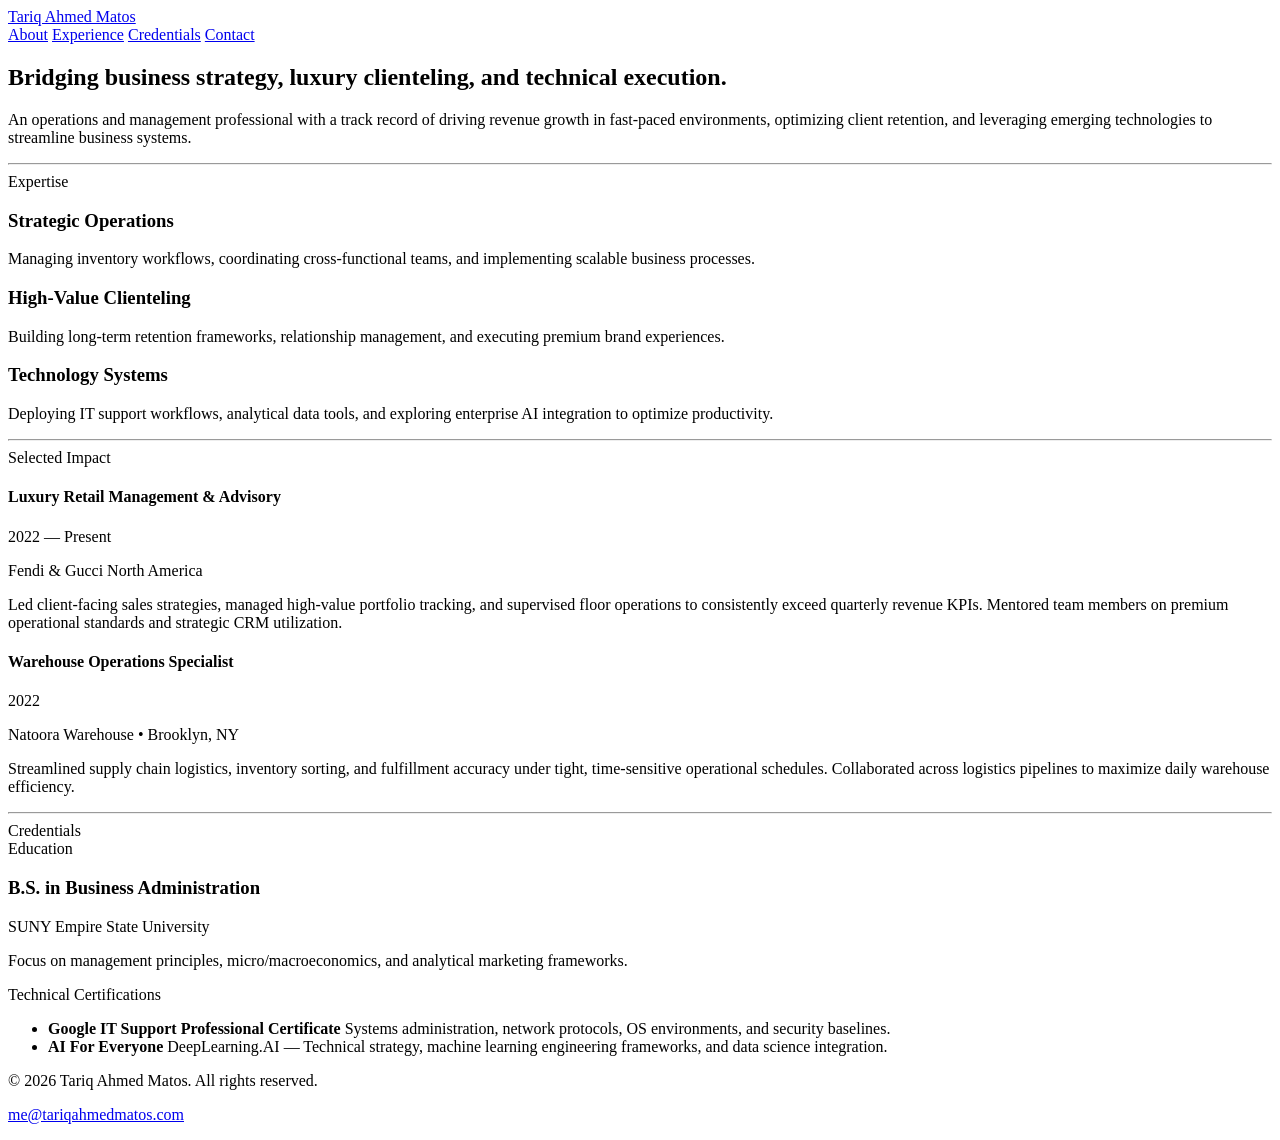
==== index.html @ 25fb0a1b "Rename index.html.html to index.html" ====
<!DOCTYPE html>
<html lang="en">
<head>
    <meta charset="UTF-8">
    <meta name="viewport" content="width=device-width, initial-scale=1.0">
    <title>Tariq Ahmed Matos | Professional Portfolio</title>
    <link rel="stylesheet" href="styles.css">
    <!-- Google Fonts for a clean, premium typographic feel -->
    <link rel="preconnect" href="https://fonts.googleapis.com">
    <link rel="preconnect" href="https://fonts.gstatic.com" crossorigin>
    <link href="https://fonts.googleapis.com/css2?family=Inter:wght@300;400;500;600&display=swap" rel="stylesheet">
</head>
<body>

    <!-- Navigation Header -->
    <header class="navbar">
        <div class="nav-container">
            <a href="#" class="logo">Tariq Ahmed Matos</a>
            <nav class="nav-links">
                <a href="#about">About</a>
                <a href="#experience">Experience</a>
                <a href="#credentials">Credentials</a>
                <a href="mailto:me@tariqahmedmatos.com" class="btn-contact">Contact</a>
            </nav>
        </div>
    </header>

    <main class="content-wrapper">
        
        <!-- Hero Section -->
        <section id="about" class="hero-section">
            <h1 class="hero-title">Bridging business strategy, luxury clienteling, and technical execution.</h1>
            <p class="hero-subtitle">
                An operations and management professional with a track record of driving revenue growth in fast-paced environments, optimizing client retention, and leveraging emerging technologies to streamline business systems.
            </p>
        </section>

        <hr class="divider">

        <!-- Core Competencies Grid -->
        <section class="grid-section">
            <div class="section-label">Expertise</div>
            <div class="skills-grid">
                <div class="skill-card">
                    <h3>Strategic Operations</h3>
                    <p>Managing inventory workflows, coordinating cross-functional teams, and implementing scalable business processes.</p>
                </div>
                <div class="skill-card">
                    <h3>High-Value Clienteling</h3>
                    <p>Building long-term retention frameworks, relationship management, and executing premium brand experiences.</p>
                </div>
                <div class="skill-card">
                    <h3>Technology Systems</h3>
                    <p>Deploying IT support workflows, analytical data tools, and exploring enterprise AI integration to optimize productivity.</p>
                </div>
            </div>
        </section>

        <hr class="divider">

        <!-- Professional Experience Section -->
        <section id="experience" class="timeline-section">
            <div class="section-label">Selected Impact</div>
            <div class="timeline-container">
                
                <div class="timeline-item">
                    <div class="time-meta">
                        <h4>Luxury Retail Management & Advisory</h4>
                        <span class="date-range">2022 — Present</span>
                    </div>
                    <div class="time-content">
                        <p class="role-location">Fendi & Gucci North America</p>
                        <p>Led client-facing sales strategies, managed high-value portfolio tracking, and supervised floor operations to consistently exceed quarterly revenue KPIs. Mentored team members on premium operational standards and strategic CRM utilization.</p>
                    </div>
                </div>

                <div class="timeline-item">
                    <div class="time-meta">
                        <h4>Warehouse Operations Specialist</h4>
                        <span class="date-range">2022</span>
                    </div>
                    <div class="time-content">
                        <p class="role-location">Natoora Warehouse • Brooklyn, NY</p>
                        <p>Streamlined supply chain logistics, inventory sorting, and fulfillment accuracy under tight, time-sensitive operational schedules. Collaborated across logistics pipelines to maximize daily warehouse efficiency.</p>
                    </div>
                </div>

            </div>
        </section>

        <hr class="divider">

        <!-- Education & Certifications Section -->
        <section id="credentials" class="grid-section">
            <div class="section-label">Credentials</div>
            <div class="credentials-container">
                <div class="cred-block">
                    <span class="cred-type">Education</span>
                    <h3>B.S. in Business Administration</h3>
                    <p class="institution">SUNY Empire State University</p>
                    <p class="academic-meta">Focus on management principles, micro/macroeconomics, and analytical marketing frameworks.</p>
                </div>
                <div class="cred-block">
                    <span class="cred-type">Technical Certifications</span>
                    <ul class="cert-list">
                        <li>
                            <strong>Google IT Support Professional Certificate</strong>
                            <span>Systems administration, network protocols, OS environments, and security baselines.</span>
                        </li>
                        <li>
                            <strong>AI For Everyone</strong>
                            <span>DeepLearning.AI — Technical strategy, machine learning engineering frameworks, and data science integration.</span>
                        </li>
                    </ul>
                </div>
            </div>
        </section>

    </main>

    <!-- Footer -->
    <footer class="site-footer">
        <p>&copy; 2026 Tariq Ahmed Matos. All rights reserved.</p>
        <p><a href="mailto:me@tariqahmedmatos.com" class="footer-email">me@tariqahmedmatos.com</a></p>
    </footer>

</body>
</html>
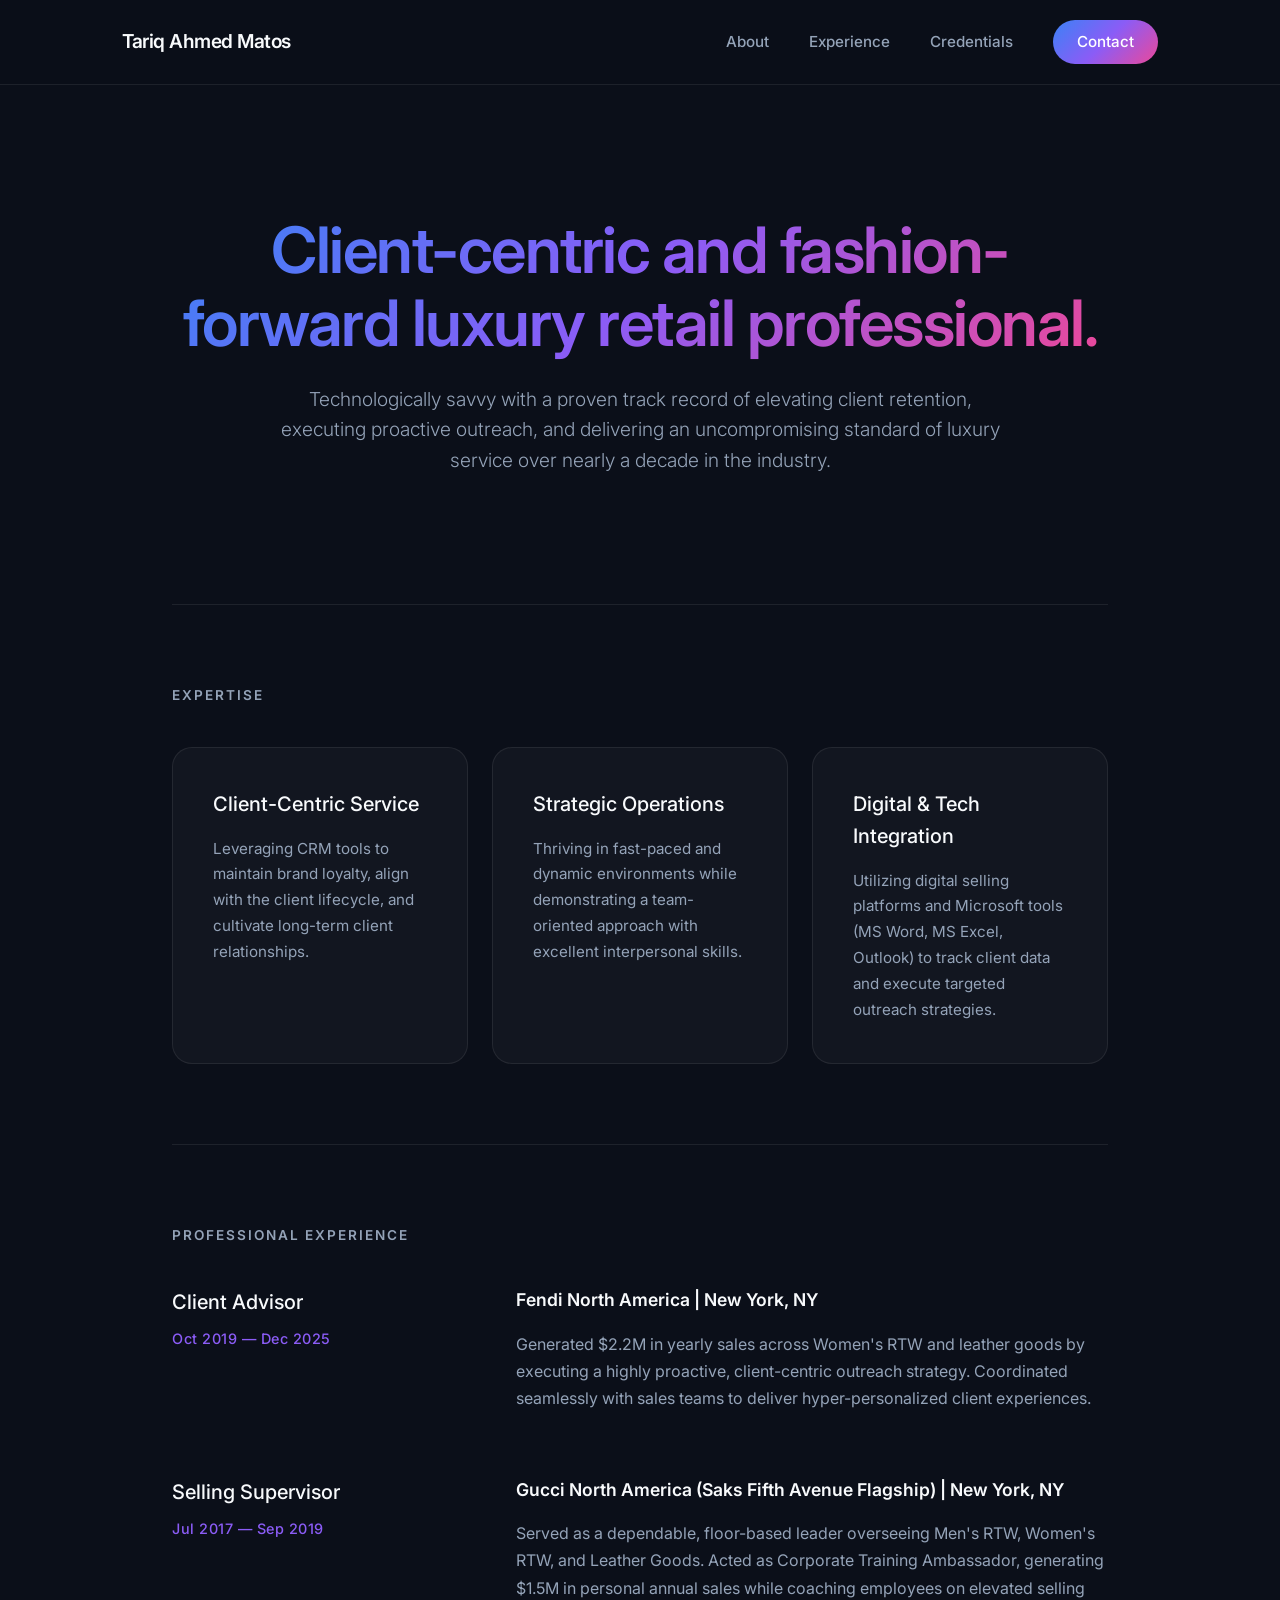
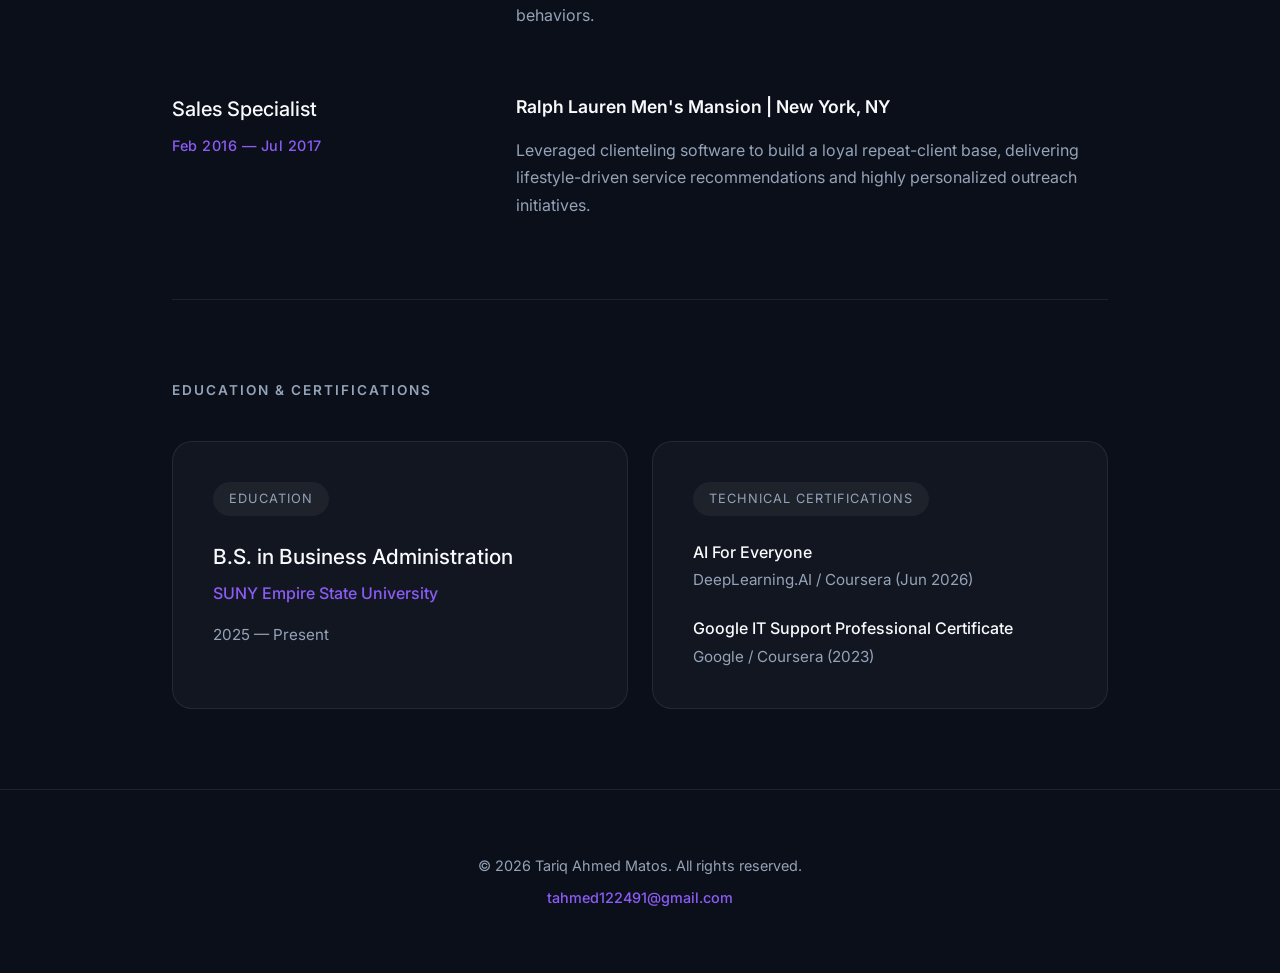
==== commit 673ebfab: "Update index.html" ====
--- a/index.html
+++ b/index.html
@@ -20,7 +20,7 @@
                 <a href="#about">About</a>
                 <a href="#experience">Experience</a>
                 <a href="#credentials">Credentials</a>
-                <a href="mailto:me@tariqahmedmatos.com" class="btn-contact">Contact</a>
+                <a href="mailto:tahmed122491@gmail.com" class="btn-contact">Contact</a>
             </nav>
         </div>
     </header>
@@ -29,9 +29,9 @@
         
         <!-- Hero Section -->
         <section id="about" class="hero-section">
-            <h1 class="hero-title">Bridging business strategy, luxury clienteling, and technical execution.</h1>
+            <h1 class="hero-title">Client-centric and fashion-forward luxury retail professional.</h1>
             <p class="hero-subtitle">
-                An operations and management professional with a track record of driving revenue growth in fast-paced environments, optimizing client retention, and leveraging emerging technologies to streamline business systems.
+                Technologically savvy with a proven track record of elevating client retention, executing proactive outreach, and delivering an uncompromising standard of luxury service over nearly a decade in the industry.
             </p>
         </section>
 
@@ -42,16 +42,16 @@
             <div class="section-label">Expertise</div>
             <div class="skills-grid">
                 <div class="skill-card">
-                    <h3>Strategic Operations</h3>
-                    <p>Managing inventory workflows, coordinating cross-functional teams, and implementing scalable business processes.</p>
+                    <h3>Client-Centric Service</h3>
+                    <p>Leveraging CRM tools to maintain brand loyalty, align with the client lifecycle, and cultivate long-term client relationships.</p>
                 </div>
                 <div class="skill-card">
-                    <h3>High-Value Clienteling</h3>
-                    <p>Building long-term retention frameworks, relationship management, and executing premium brand experiences.</p>
+                    <h3>Strategic Operations</h3>
+                    <p>Thriving in fast-paced and dynamic environments while demonstrating a team-oriented approach with excellent interpersonal skills.</p>
                 </div>
                 <div class="skill-card">
-                    <h3>Technology Systems</h3>
-                    <p>Deploying IT support workflows, analytical data tools, and exploring enterprise AI integration to optimize productivity.</p>
+                    <h3>Digital & Tech Integration</h3>
+                    <p>Utilizing digital selling platforms and Microsoft tools (MS Word, MS Excel, Outlook) to track client data and execute targeted outreach strategies.</p>
                 </div>
             </div>
         </section>
@@ -60,28 +60,39 @@
 
         <!-- Professional Experience Section -->
         <section id="experience" class="timeline-section">
-            <div class="section-label">Selected Impact</div>
+            <div class="section-label">Professional Experience</div>
             <div class="timeline-container">
                 
                 <div class="timeline-item">
                     <div class="time-meta">
-                        <h4>Luxury Retail Management & Advisory</h4>
-                        <span class="date-range">2022 — Present</span>
+                        <h4>Client Advisor</h4>
+                        <span class="date-range">Oct 2019 — Dec 2025</span>
                     </div>
                     <div class="time-content">
-                        <p class="role-location">Fendi & Gucci North America</p>
-                        <p>Led client-facing sales strategies, managed high-value portfolio tracking, and supervised floor operations to consistently exceed quarterly revenue KPIs. Mentored team members on premium operational standards and strategic CRM utilization.</p>
+                        <p class="role-location">Fendi North America | New York, NY</p>
+                        <p>Generated $2.2M in yearly sales across Women's RTW and leather goods by executing a highly proactive, client-centric outreach strategy. Coordinated seamlessly with sales teams to deliver hyper-personalized client experiences.</p>
                     </div>
                 </div>
 
                 <div class="timeline-item">
                     <div class="time-meta">
-                        <h4>Warehouse Operations Specialist</h4>
-                        <span class="date-range">2022</span>
+                        <h4>Selling Supervisor</h4>
+                        <span class="date-range">Jul 2017 — Sep 2019</span>
                     </div>
                     <div class="time-content">
-                        <p class="role-location">Natoora Warehouse • Brooklyn, NY</p>
-                        <p>Streamlined supply chain logistics, inventory sorting, and fulfillment accuracy under tight, time-sensitive operational schedules. Collaborated across logistics pipelines to maximize daily warehouse efficiency.</p>
+                        <p class="role-location">Gucci North America (Saks Fifth Avenue Flagship) | New York, NY</p>
+                        <p>Served as a dependable, floor-based leader overseeing Men's RTW, Women's RTW, and Leather Goods. Acted as Corporate Training Ambassador, generating $1.5M in personal annual sales while coaching employees on elevated selling behaviors.</p>
+                    </div>
+                </div>
+
+                <div class="timeline-item">
+                    <div class="time-meta">
+                        <h4>Sales Specialist</h4>
+                        <span class="date-range">Feb 2016 — Jul 2017</span>
+                    </div>
+                    <div class="time-content">
+                        <p class="role-location">Ralph Lauren Men's Mansion | New York, NY</p>
+                        <p>Leveraged clienteling software to build a loyal repeat-client base, delivering lifestyle-driven service recommendations and highly personalized outreach initiatives.</p>
                     </div>
                 </div>
 
@@ -92,24 +103,24 @@
 
         <!-- Education & Certifications Section -->
         <section id="credentials" class="grid-section">
-            <div class="section-label">Credentials</div>
+            <div class="section-label">Education & Certifications</div>
             <div class="credentials-container">
                 <div class="cred-block">
                     <span class="cred-type">Education</span>
                     <h3>B.S. in Business Administration</h3>
                     <p class="institution">SUNY Empire State University</p>
-                    <p class="academic-meta">Focus on management principles, micro/macroeconomics, and analytical marketing frameworks.</p>
+                    <p class="academic-meta">2025 — Present</p>
                 </div>
                 <div class="cred-block">
                     <span class="cred-type">Technical Certifications</span>
                     <ul class="cert-list">
                         <li>
-                            <strong>Google IT Support Professional Certificate</strong>
-                            <span>Systems administration, network protocols, OS environments, and security baselines.</span>
+                            <strong>AI For Everyone</strong>
+                            <span>DeepLearning.AI / Coursera (Jun 2026)</span>
                         </li>
                         <li>
-                            <strong>AI For Everyone</strong>
-                            <span>DeepLearning.AI — Technical strategy, machine learning engineering frameworks, and data science integration.</span>
+                            <strong>Google IT Support Professional Certificate</strong>
+                            <span>Google / Coursera (2023)</span>
                         </li>
                     </ul>
                 </div>
@@ -121,7 +132,7 @@
     <!-- Footer -->
     <footer class="site-footer">
         <p>&copy; 2026 Tariq Ahmed Matos. All rights reserved.</p>
-        <p><a href="mailto:me@tariqahmedmatos.com" class="footer-email">me@tariqahmedmatos.com</a></p>
+        <p><a href="mailto:tahmed122491@gmail.com" class="footer-email">tahmed122491@gmail.com</a></p>
     </footer>
 
 </body>
--- a/styles.css
+++ b/styles.css
@@ -0,0 +1,353 @@
+/* =========================================
+   CSS Variables & Global Reset
+========================================= */
+:root {
+    /* Color Palette */
+    --bg-color: #0B0F19; /* Deep modern navy/black */
+    --text-main: #F8FAFC;
+    --text-muted: #94A3B8;
+    
+    /* Vibrant Gradients & Accents */
+    --accent-gradient: linear-gradient(135deg, #3B82F6, #8B5CF6, #EC4899);
+    --accent-solid: #8B5CF6;
+    
+    /* Glassmorphism Borders & Backgrounds */
+    --card-bg: rgba(255, 255, 255, 0.03);
+    --card-border: rgba(255, 255, 255, 0.08);
+    --hover-glow: 0 8px 30px rgba(139, 92, 246, 0.2);
+}
+
+* {
+    margin: 0;
+    padding: 0;
+    box-sizing: border-box;
+}
+
+html {
+    scroll-behavior: smooth;
+}
+
+body {
+    font-family: 'Inter', sans-serif;
+    background-color: var(--bg-color);
+    color: var(--text-main);
+    line-height: 1.6;
+    -webkit-font-smoothing: antialiased;
+}
+
+/* =========================================
+   Navigation Header
+========================================= */
+.navbar {
+    position: sticky;
+    top: 0;
+    z-index: 100;
+    background: rgba(11, 15, 25, 0.75);
+    backdrop-filter: blur(16px);
+    -webkit-backdrop-filter: blur(16px);
+    border-bottom: 1px solid var(--card-border);
+}
+
+.nav-container {
+    display: flex;
+    justify-content: space-between;
+    align-items: center;
+    max-width: 1100px;
+    margin: 0 auto;
+    padding: 1.25rem 2rem;
+}
+
+.logo {
+    font-weight: 600;
+    font-size: 1.2rem;
+    text-decoration: none;
+    color: var(--text-main);
+    letter-spacing: -0.5px;
+}
+
+.nav-links {
+    display: flex;
+    gap: 2.5rem;
+    align-items: center;
+}
+
+.nav-links a {
+    color: var(--text-muted);
+    text-decoration: none;
+    font-size: 0.95rem;
+    font-weight: 500;
+    transition: color 0.3s ease;
+}
+
+.nav-links a:hover {
+    color: var(--text-main);
+}
+
+.btn-contact {
+    background: var(--accent-gradient);
+    padding: 0.6rem 1.5rem;
+    border-radius: 50px;
+    color: white !important;
+    transition: transform 0.3s ease, box-shadow 0.3s ease;
+}
+
+.btn-contact:hover {
+    transform: translateY(-2px);
+    box-shadow: var(--hover-glow);
+}
+
+/* =========================================
+   Main Layout & Dividers
+========================================= */
+.content-wrapper {
+    max-width: 1000px;
+    margin: 0 auto;
+    padding: 0 2rem;
+}
+
+.divider {
+    border: 0;
+    height: 1px;
+    background: var(--card-border);
+    margin: 5rem 0;
+}
+
+.section-label {
+    font-size: 0.85rem;
+    text-transform: uppercase;
+    letter-spacing: 2px;
+    color: var(--text-muted);
+    margin-bottom: 2.5rem;
+    font-weight: 600;
+}
+
+/* =========================================
+   Hero Section
+========================================= */
+.hero-section {
+    text-align: center;
+    padding: 8rem 0 3rem 0;
+}
+
+.hero-title {
+    font-size: clamp(2.5rem, 5vw, 4rem);
+    font-weight: 600;
+    line-height: 1.15;
+    margin-bottom: 1.5rem;
+    letter-spacing: -1.5px;
+    
+    /* Vibrant Gradient Text */
+    background: var(--accent-gradient);
+    -webkit-background-clip: text;
+    -webkit-text-fill-color: transparent;
+    background-clip: text;
+}
+
+.hero-subtitle {
+    font-size: 1.2rem;
+    color: var(--text-muted);
+    max-width: 750px;
+    margin: 0 auto;
+    font-weight: 300;
+}
+
+/* =========================================
+   Expertise Grid
+========================================= */
+.skills-grid {
+    display: grid;
+    grid-template-columns: repeat(auto-fit, minmax(280px, 1fr));
+    gap: 1.5rem;
+}
+
+.skill-card {
+    background: var(--card-bg);
+    border: 1px solid var(--card-border);
+    border-radius: 20px;
+    padding: 2.5rem;
+    transition: all 0.4s cubic-bezier(0.175, 0.885, 0.32, 1.275);
+}
+
+.skill-card:hover {
+    transform: translateY(-8px);
+    border-color: rgba(139, 92, 246, 0.5);
+    background: rgba(255, 255, 255, 0.05);
+}
+
+.skill-card h3 {
+    font-size: 1.25rem;
+    font-weight: 500;
+    margin-bottom: 1rem;
+    color: var(--text-main);
+}
+
+.skill-card p {
+    color: var(--text-muted);
+    font-size: 0.95rem;
+    line-height: 1.7;
+}
+
+/* =========================================
+   Experience Timeline
+========================================= */
+.timeline-container {
+    display: flex;
+    flex-direction: column;
+    gap: 4rem;
+}
+
+.timeline-item {
+    display: grid;
+    grid-template-columns: 1fr 2fr;
+    gap: 3rem;
+}
+
+.time-meta h4 {
+    font-size: 1.25rem;
+    font-weight: 500;
+    margin-bottom: 0.5rem;
+    color: var(--text-main);
+}
+
+.date-range {
+    font-size: 0.9rem;
+    color: var(--accent-solid);
+    font-weight: 500;
+    letter-spacing: 0.5px;
+}
+
+.role-location {
+    font-weight: 600;
+    margin-bottom: 1rem;
+    color: var(--text-main);
+    font-size: 1.1rem;
+}
+
+.time-content p:not(.role-location) {
+    color: var(--text-muted);
+    font-size: 1rem;
+    line-height: 1.7;
+}
+
+/* =========================================
+   Credentials Section
+========================================= */
+.credentials-container {
+    display: grid;
+    grid-template-columns: repeat(auto-fit, minmax(350px, 1fr));
+    gap: 1.5rem;
+}
+
+.cred-block {
+    background: var(--card-bg);
+    border: 1px solid var(--card-border);
+    border-radius: 20px;
+    padding: 2.5rem;
+    transition: border-color 0.3s ease;
+}
+
+.cred-block:hover {
+    border-color: rgba(139, 92, 246, 0.4);
+}
+
+.cred-type {
+    display: inline-block;
+    padding: 0.4rem 1rem;
+    background: rgba(255, 255, 255, 0.05);
+    border-radius: 50px;
+    font-size: 0.8rem;
+    text-transform: uppercase;
+    letter-spacing: 1px;
+    color: var(--text-muted);
+    margin-bottom: 1.5rem;
+}
+
+.cred-block h3 {
+    font-size: 1.3rem;
+    font-weight: 500;
+    margin-bottom: 0.5rem;
+}
+
+.institution {
+    color: var(--accent-solid);
+    font-weight: 500;
+    margin-bottom: 1rem;
+}
+
+.academic-meta {
+    color: var(--text-muted);
+    font-size: 0.95rem;
+    line-height: 1.6;
+}
+
+.cert-list {
+    list-style: none;
+    display: flex;
+    flex-direction: column;
+    gap: 1.5rem;
+}
+
+.cert-list li strong {
+    display: block;
+    color: var(--text-main);
+    font-weight: 500;
+    margin-bottom: 0.25rem;
+}
+
+.cert-list li span {
+    color: var(--text-muted);
+    font-size: 0.95rem;
+    line-height: 1.5;
+    display: block;
+}
+
+/* =========================================
+   Footer
+========================================= */
+.site-footer {
+    text-align: center;
+    padding: 4rem 2rem;
+    margin-top: 5rem;
+    border-top: 1px solid var(--card-border);
+    color: var(--text-muted);
+    font-size: 0.9rem;
+}
+
+.footer-email {
+    color: var(--accent-solid);
+    text-decoration: none;
+    font-weight: 500;
+    margin-top: 0.5rem;
+    display: inline-block;
+    transition: color 0.3s ease;
+}
+
+.footer-email:hover {
+    color: #A855F7;
+}
+
+/* =========================================
+   Mobile Responsiveness
+========================================= */
+@media (max-width: 768px) {
+    .nav-links {
+        display: none; /* In a full build, this would toggle via JS */
+    }
+    
+    .hero-section {
+        padding: 5rem 0 2rem 0;
+    }
+    
+    .timeline-item {
+        grid-template-columns: 1fr;
+        gap: 1rem;
+    }
+    
+    .time-meta {
+        margin-bottom: 0.5rem;
+    }
+    
+    .credentials-container {
+        grid-template-columns: 1fr;
+    }
+}
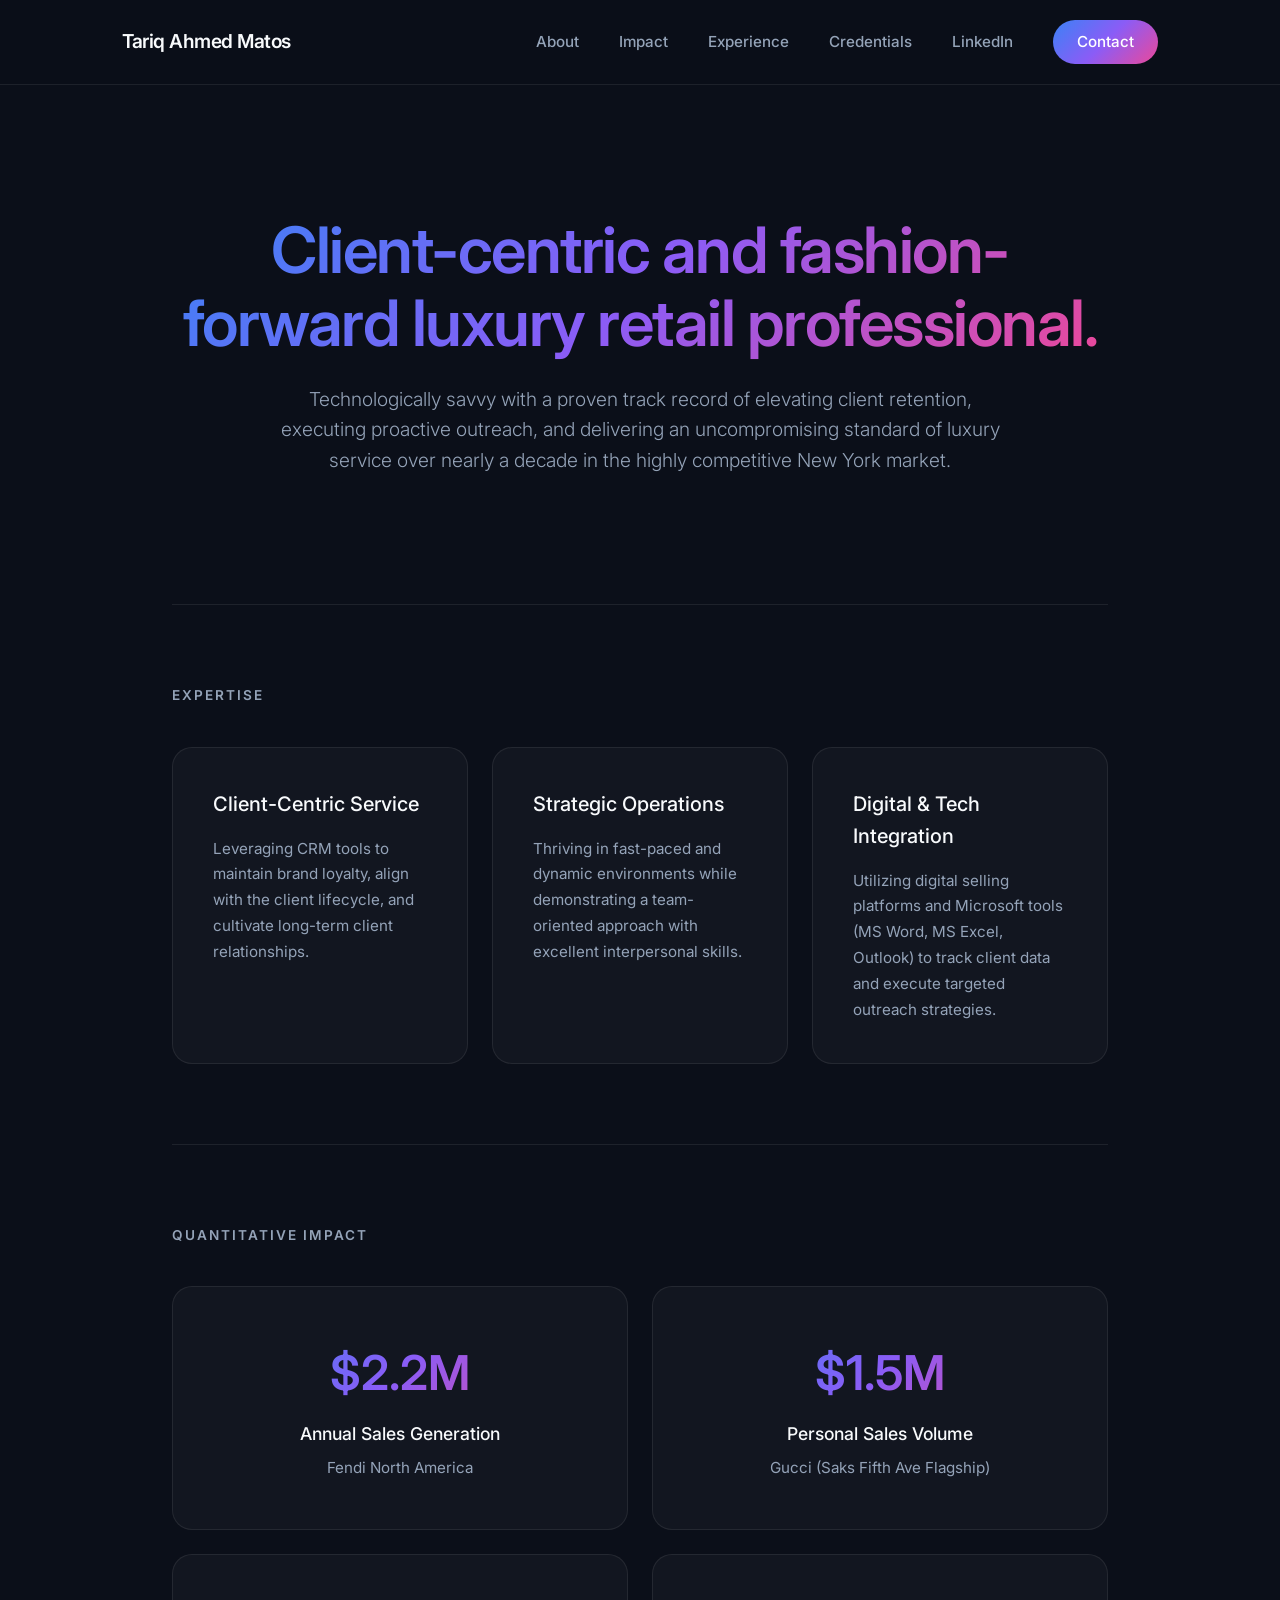
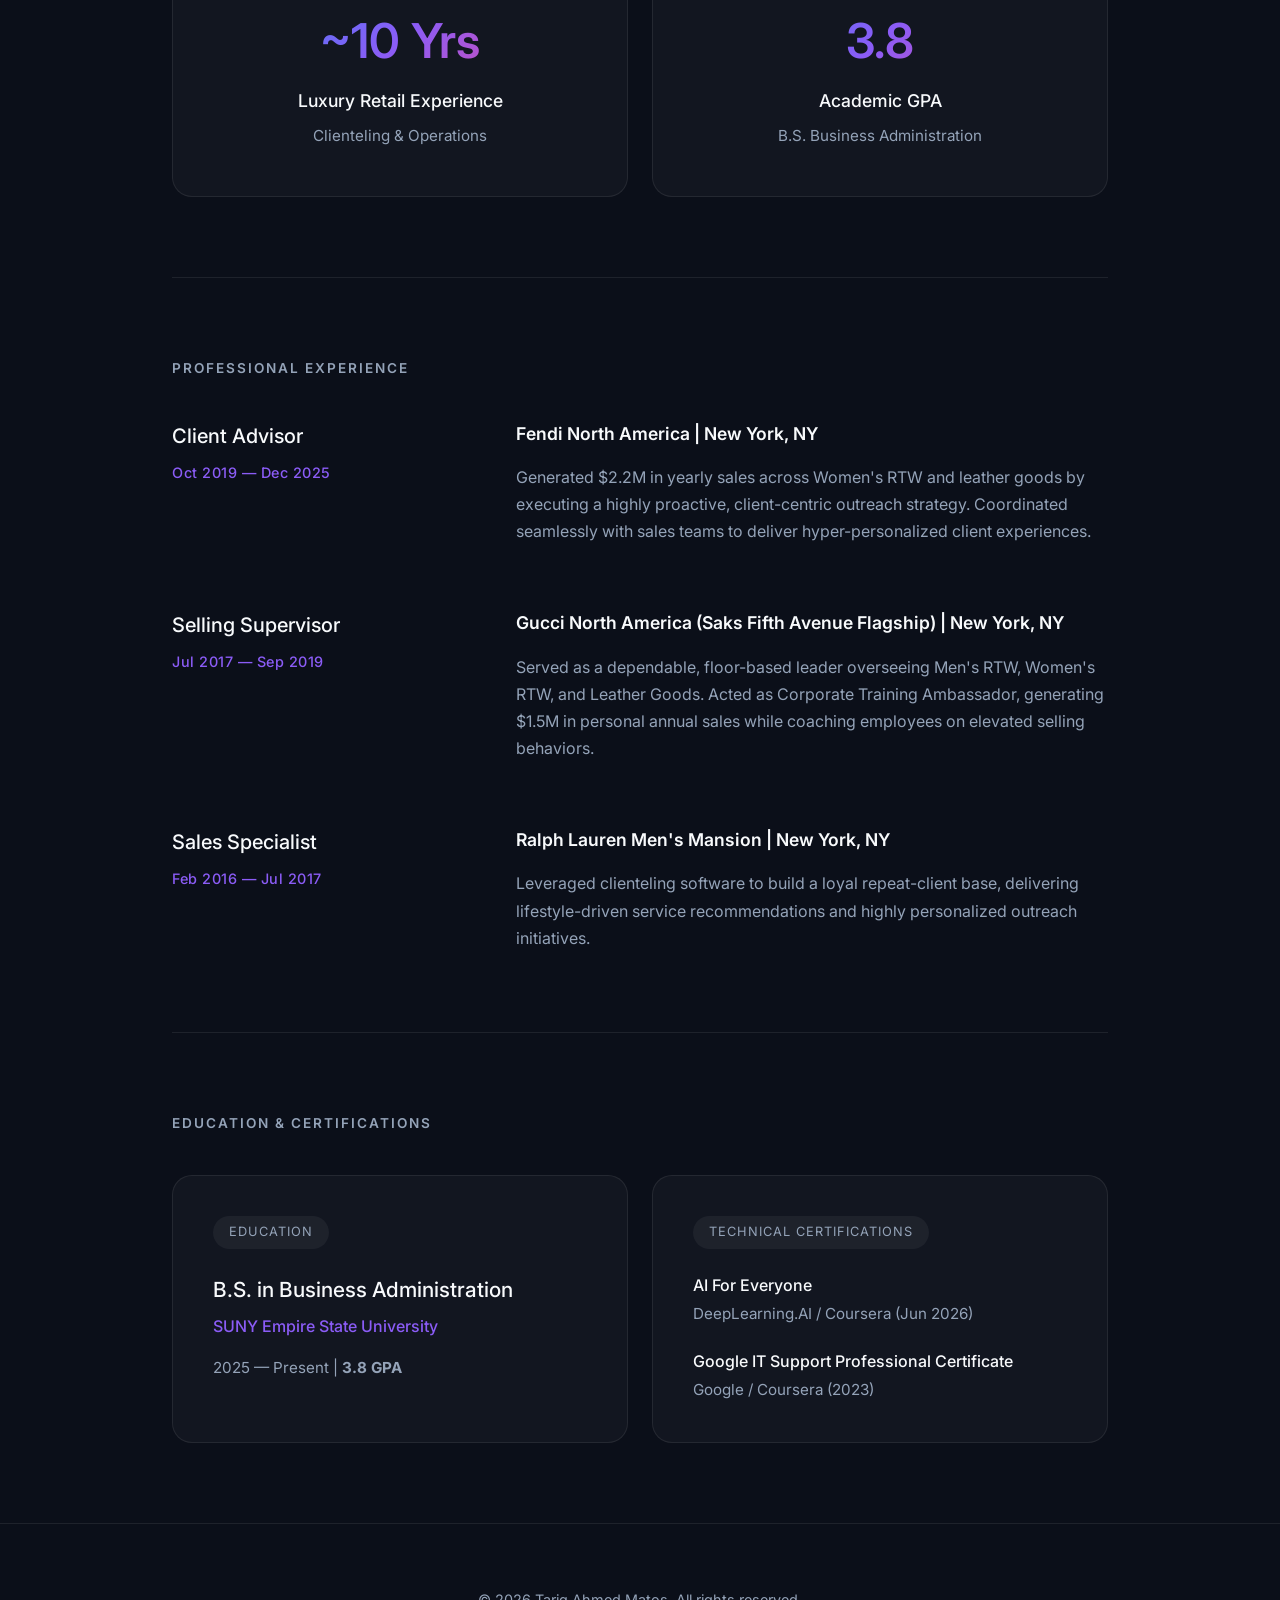
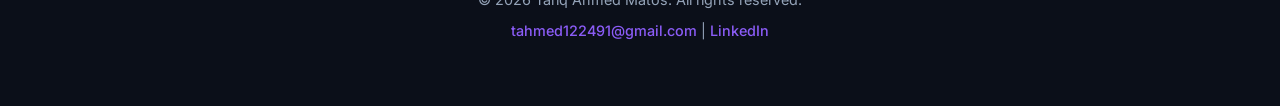
==== commit bef069c1: "Update index.html" ====
--- a/index.html
+++ b/index.html
@@ -18,8 +18,10 @@
             <a href="#" class="logo">Tariq Ahmed Matos</a>
             <nav class="nav-links">
                 <a href="#about">About</a>
+                <a href="#impact">Impact</a>
                 <a href="#experience">Experience</a>
                 <a href="#credentials">Credentials</a>
+                <a href="https://www.linkedin.com/in/tariq-ahmed-86a11294" target="_blank">LinkedIn</a>
                 <a href="mailto:tahmed122491@gmail.com" class="btn-contact">Contact</a>
             </nav>
         </div>
@@ -31,7 +33,7 @@
         <section id="about" class="hero-section">
             <h1 class="hero-title">Client-centric and fashion-forward luxury retail professional.</h1>
             <p class="hero-subtitle">
-                Technologically savvy with a proven track record of elevating client retention, executing proactive outreach, and delivering an uncompromising standard of luxury service over nearly a decade in the industry.
+                Technologically savvy with a proven track record of elevating client retention, executing proactive outreach, and delivering an uncompromising standard of luxury service over nearly a decade in the highly competitive New York market.
             </p>
         </section>
 
@@ -52,6 +54,35 @@
                 <div class="skill-card">
                     <h3>Digital & Tech Integration</h3>
                     <p>Utilizing digital selling platforms and Microsoft tools (MS Word, MS Excel, Outlook) to track client data and execute targeted outreach strategies.</p>
+                </div>
+            </div>
+        </section>
+
+        <hr class="divider">
+
+        <!-- Quantitative Impact Section -->
+        <section id="impact" class="grid-section">
+            <div class="section-label">Quantitative Impact</div>
+            <div class="credentials-container" style="text-align: center;">
+                <div class="cred-block" style="padding: 3rem 2rem;">
+                    <h3 style="font-size: 3rem; font-weight: 600; background: var(--accent-gradient); -webkit-background-clip: text; -webkit-text-fill-color: transparent; margin-bottom: 0.5rem;">$2.2M</h3>
+                    <p style="font-weight: 500; font-size: 1.1rem; color: var(--text-main); margin-bottom: 0.5rem;">Annual Sales Generation</p>
+                    <p class="academic-meta">Fendi North America</p>
+                </div>
+                <div class="cred-block" style="padding: 3rem 2rem;">
+                    <h3 style="font-size: 3rem; font-weight: 600; background: var(--accent-gradient); -webkit-background-clip: text; -webkit-text-fill-color: transparent; margin-bottom: 0.5rem;">$1.5M</h3>
+                    <p style="font-weight: 500; font-size: 1.1rem; color: var(--text-main); margin-bottom: 0.5rem;">Personal Sales Volume</p>
+                    <p class="academic-meta">Gucci (Saks Fifth Ave Flagship)</p>
+                </div>
+                <div class="cred-block" style="padding: 3rem 2rem;">
+                    <h3 style="font-size: 3rem; font-weight: 600; background: var(--accent-gradient); -webkit-background-clip: text; -webkit-text-fill-color: transparent; margin-bottom: 0.5rem;">~10 Yrs</h3>
+                    <p style="font-weight: 500; font-size: 1.1rem; color: var(--text-main); margin-bottom: 0.5rem;">Luxury Retail Experience</p>
+                    <p class="academic-meta">Clienteling & Operations</p>
+                </div>
+                <div class="cred-block" style="padding: 3rem 2rem;">
+                    <h3 style="font-size: 3rem; font-weight: 600; background: var(--accent-gradient); -webkit-background-clip: text; -webkit-text-fill-color: transparent; margin-bottom: 0.5rem;">3.8</h3>
+                    <p style="font-weight: 500; font-size: 1.1rem; color: var(--text-main); margin-bottom: 0.5rem;">Academic GPA</p>
+                    <p class="academic-meta">B.S. Business Administration</p>
                 </div>
             </div>
         </section>
@@ -109,7 +140,7 @@
                     <span class="cred-type">Education</span>
                     <h3>B.S. in Business Administration</h3>
                     <p class="institution">SUNY Empire State University</p>
-                    <p class="academic-meta">2025 — Present</p>
+                    <p class="academic-meta">2025 — Present | <strong>3.8 GPA</strong></p>
                 </div>
                 <div class="cred-block">
                     <span class="cred-type">Technical Certifications</span>
@@ -132,7 +163,10 @@
     <!-- Footer -->
     <footer class="site-footer">
         <p>&copy; 2026 Tariq Ahmed Matos. All rights reserved.</p>
-        <p><a href="mailto:tahmed122491@gmail.com" class="footer-email">tahmed122491@gmail.com</a></p>
+        <p>
+            <a href="mailto:tahmed122491@gmail.com" class="footer-email">tahmed122491@gmail.com</a> | 
+            <a href="https://www.linkedin.com/in/tariq-ahmed-86a11294" target="_blank" class="footer-email">LinkedIn</a>
+        </p>
     </footer>
 
 </body>
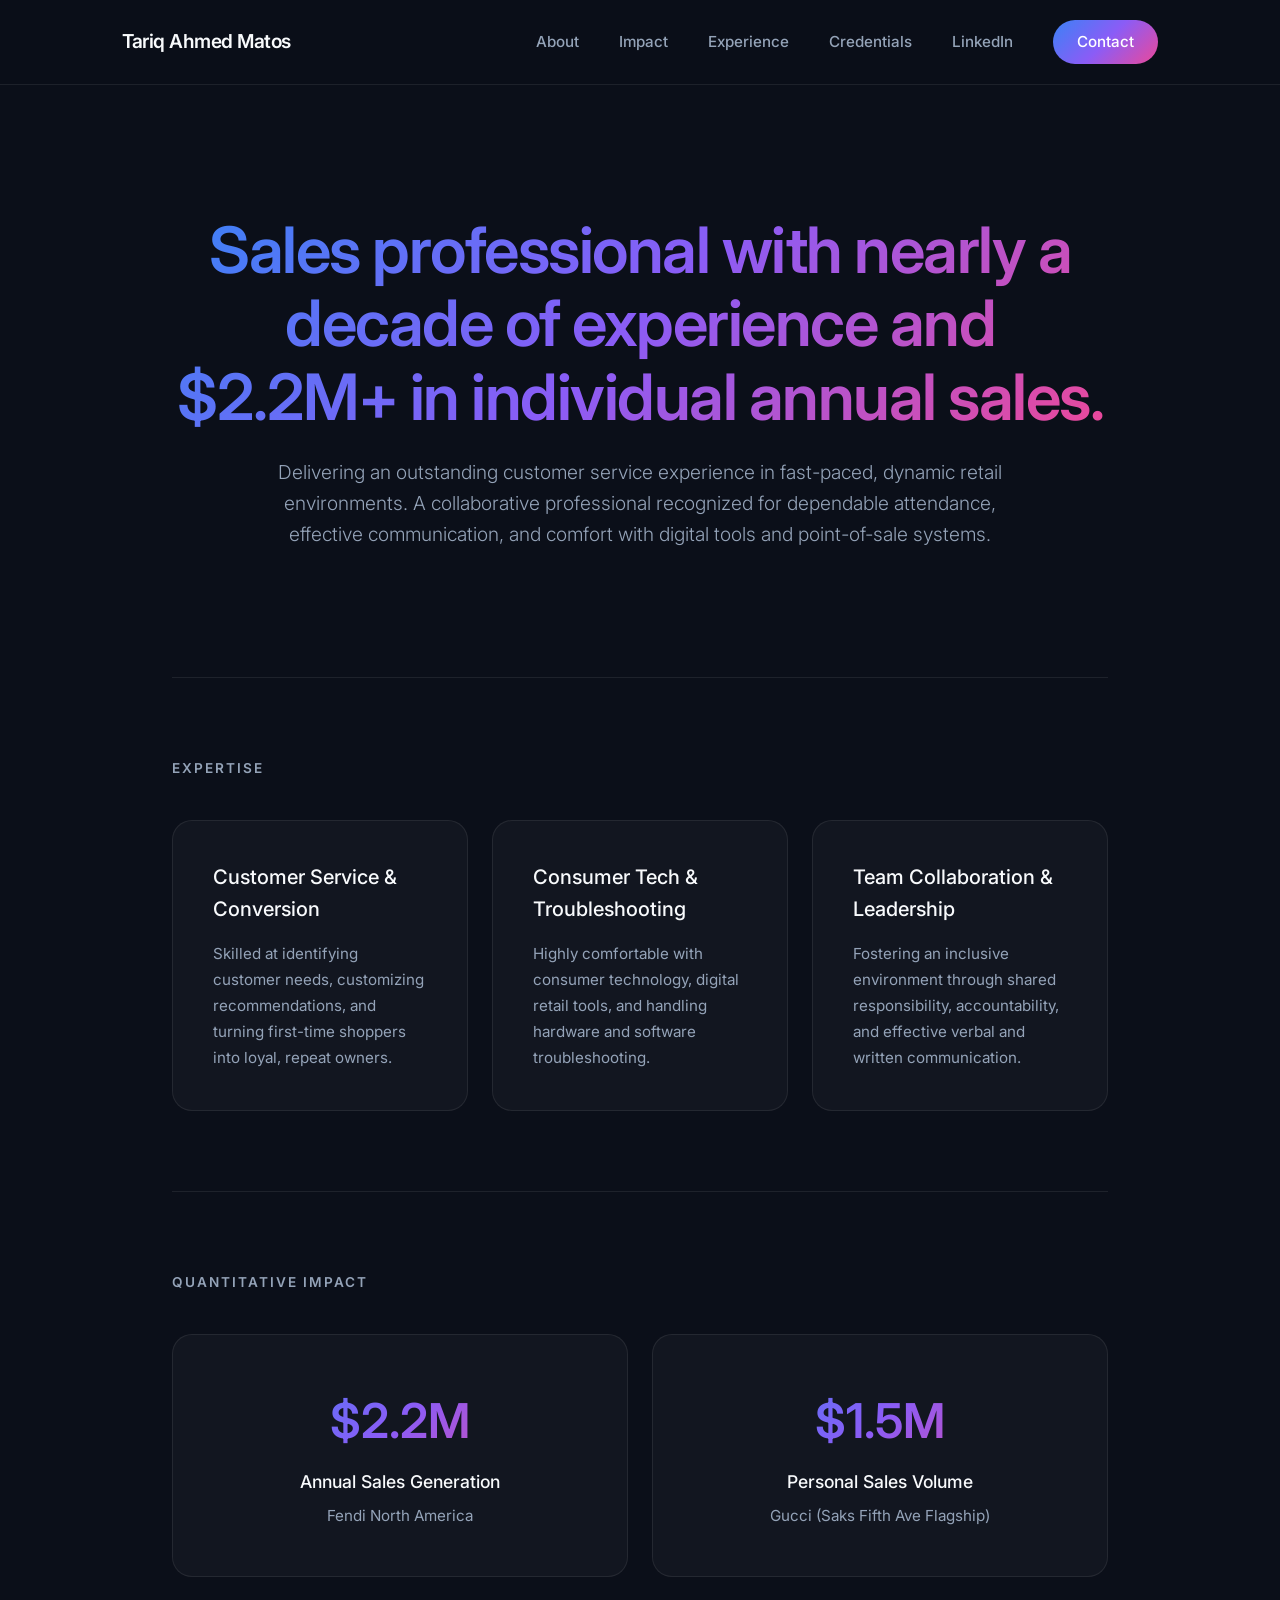
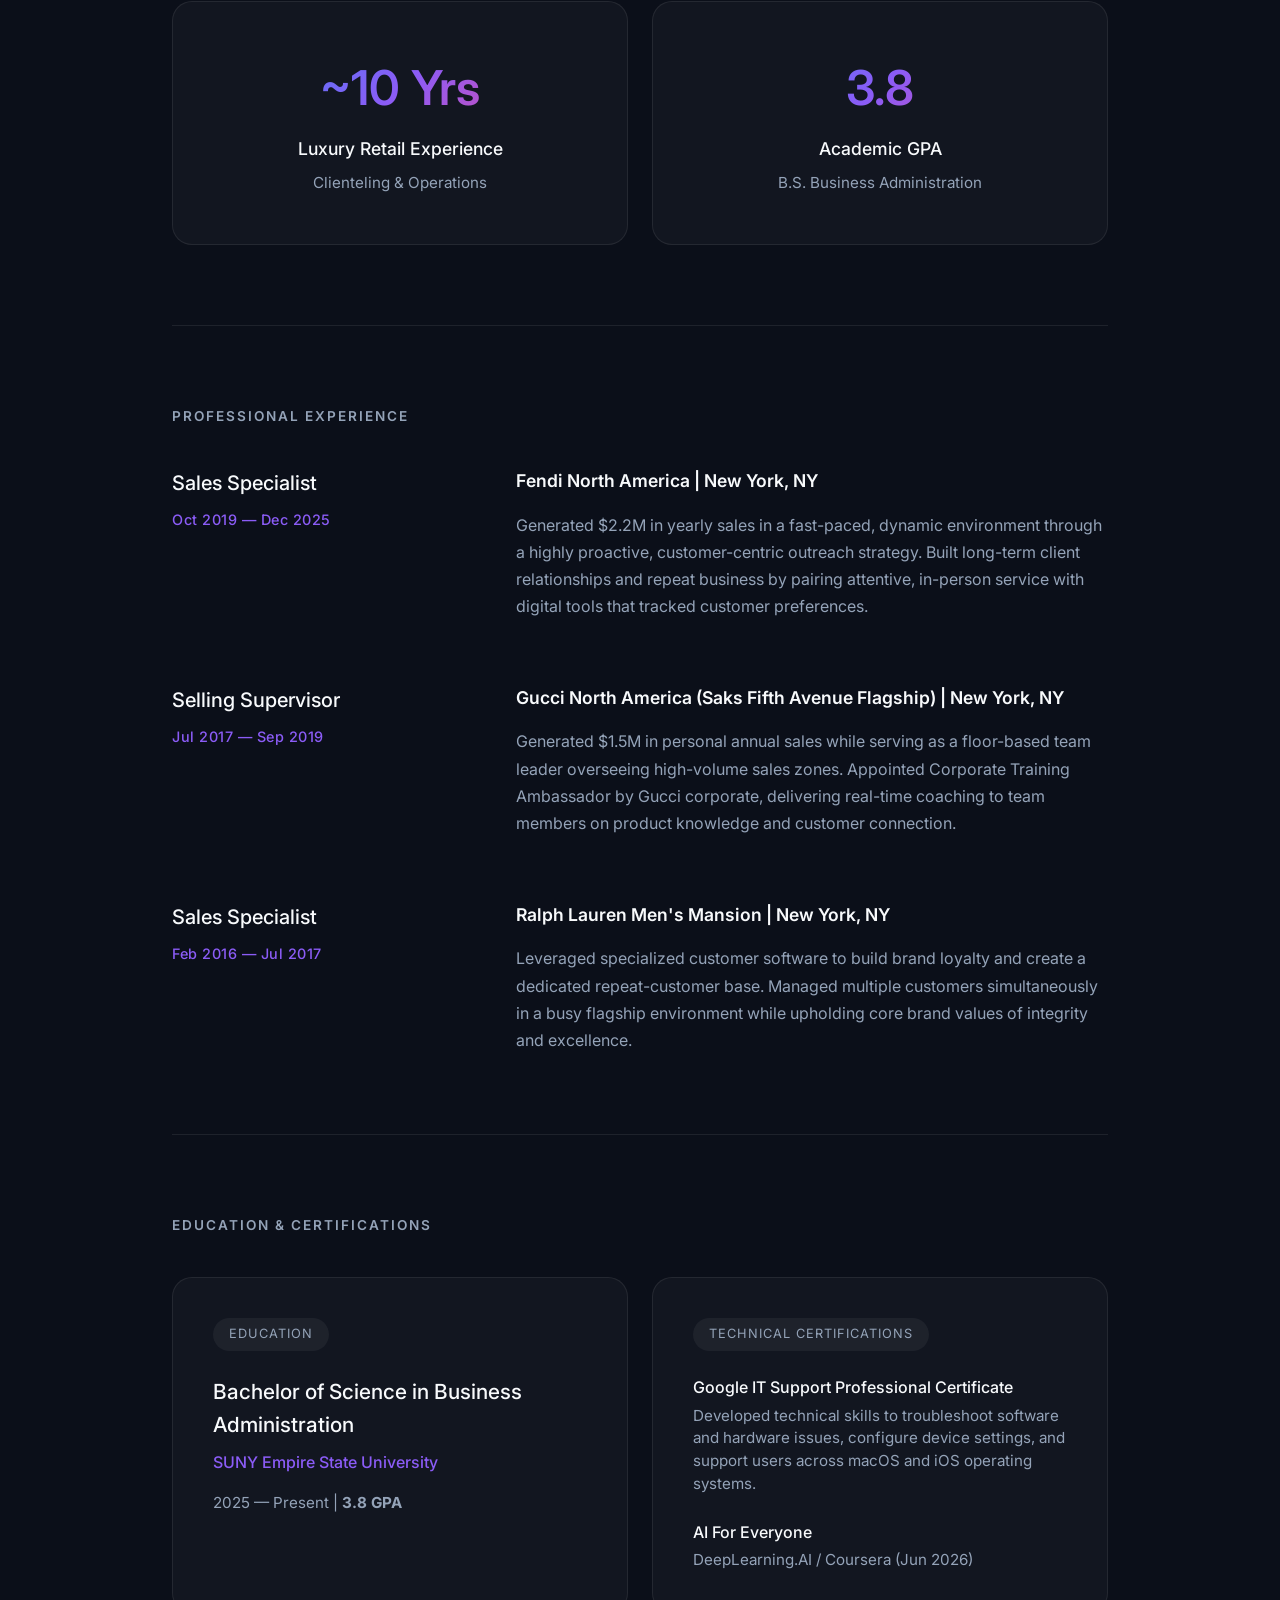
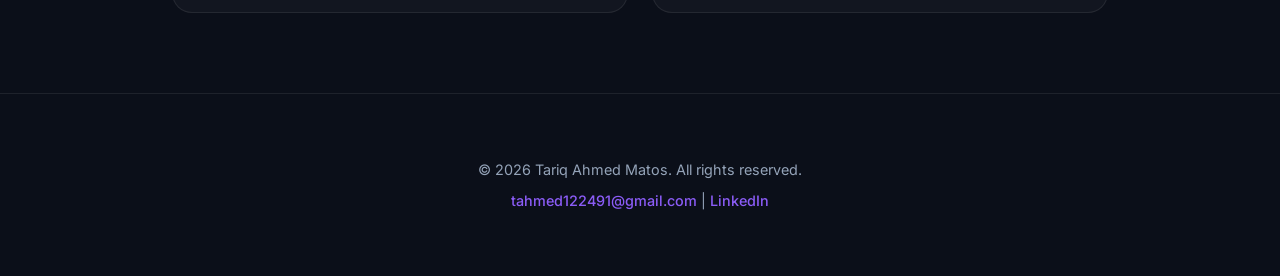
==== commit eb68d4c2: "Update index.html" ====
--- a/index.html
+++ b/index.html
@@ -31,9 +31,9 @@
         
         <!-- Hero Section -->
         <section id="about" class="hero-section">
-            <h1 class="hero-title">Client-centric and fashion-forward luxury retail professional.</h1>
+            <h1 class="hero-title">Sales professional with nearly a decade of experience and $2.2M+ in individual annual sales.</h1>
             <p class="hero-subtitle">
-                Technologically savvy with a proven track record of elevating client retention, executing proactive outreach, and delivering an uncompromising standard of luxury service over nearly a decade in the highly competitive New York market.
+                Delivering an outstanding customer service experience in fast-paced, dynamic retail environments. A collaborative professional recognized for dependable attendance, effective communication, and comfort with digital tools and point-of-sale systems.
             </p>
         </section>
 
@@ -44,16 +44,16 @@
             <div class="section-label">Expertise</div>
             <div class="skills-grid">
                 <div class="skill-card">
-                    <h3>Client-Centric Service</h3>
-                    <p>Leveraging CRM tools to maintain brand loyalty, align with the client lifecycle, and cultivate long-term client relationships.</p>
+                    <h3>Customer Service & Conversion</h3>
+                    <p>Skilled at identifying customer needs, customizing recommendations, and turning first-time shoppers into loyal, repeat owners.</p>
                 </div>
                 <div class="skill-card">
-                    <h3>Strategic Operations</h3>
-                    <p>Thriving in fast-paced and dynamic environments while demonstrating a team-oriented approach with excellent interpersonal skills.</p>
+                    <h3>Consumer Tech & Troubleshooting</h3>
+                    <p>Highly comfortable with consumer technology, digital retail tools, and handling hardware and software troubleshooting.</p>
                 </div>
                 <div class="skill-card">
-                    <h3>Digital & Tech Integration</h3>
-                    <p>Utilizing digital selling platforms and Microsoft tools (MS Word, MS Excel, Outlook) to track client data and execute targeted outreach strategies.</p>
+                    <h3>Team Collaboration & Leadership</h3>
+                    <p>Fostering an inclusive environment through shared responsibility, accountability, and effective verbal and written communication.</p>
                 </div>
             </div>
         </section>
@@ -96,12 +96,12 @@
                 
                 <div class="timeline-item">
                     <div class="time-meta">
-                        <h4>Client Advisor</h4>
+                        <h4>Sales Specialist</h4>
                         <span class="date-range">Oct 2019 — Dec 2025</span>
                     </div>
                     <div class="time-content">
                         <p class="role-location">Fendi North America | New York, NY</p>
-                        <p>Generated $2.2M in yearly sales across Women's RTW and leather goods by executing a highly proactive, client-centric outreach strategy. Coordinated seamlessly with sales teams to deliver hyper-personalized client experiences.</p>
+                        <p>Generated $2.2M in yearly sales in a fast-paced, dynamic environment through a highly proactive, customer-centric outreach strategy. Built long-term client relationships and repeat business by pairing attentive, in-person service with digital tools that tracked customer preferences.</p>
                     </div>
                 </div>
 
@@ -112,7 +112,7 @@
                     </div>
                     <div class="time-content">
                         <p class="role-location">Gucci North America (Saks Fifth Avenue Flagship) | New York, NY</p>
-                        <p>Served as a dependable, floor-based leader overseeing Men's RTW, Women's RTW, and Leather Goods. Acted as Corporate Training Ambassador, generating $1.5M in personal annual sales while coaching employees on elevated selling behaviors.</p>
+                        <p>Generated $1.5M in personal annual sales while serving as a floor-based team leader overseeing high-volume sales zones. Appointed Corporate Training Ambassador by Gucci corporate, delivering real-time coaching to team members on product knowledge and customer connection.</p>
                     </div>
                 </div>
 
@@ -123,7 +123,7 @@
                     </div>
                     <div class="time-content">
                         <p class="role-location">Ralph Lauren Men's Mansion | New York, NY</p>
-                        <p>Leveraged clienteling software to build a loyal repeat-client base, delivering lifestyle-driven service recommendations and highly personalized outreach initiatives.</p>
+                        <p>Leveraged specialized customer software to build brand loyalty and create a dedicated repeat-customer base. Managed multiple customers simultaneously in a busy flagship environment while upholding core brand values of integrity and excellence.</p>
                     </div>
                 </div>
 
@@ -138,7 +138,7 @@
             <div class="credentials-container">
                 <div class="cred-block">
                     <span class="cred-type">Education</span>
-                    <h3>B.S. in Business Administration</h3>
+                    <h3>Bachelor of Science in Business Administration</h3>
                     <p class="institution">SUNY Empire State University</p>
                     <p class="academic-meta">2025 — Present | <strong>3.8 GPA</strong></p>
                 </div>
@@ -146,12 +146,12 @@
                     <span class="cred-type">Technical Certifications</span>
                     <ul class="cert-list">
                         <li>
+                            <strong>Google IT Support Professional Certificate</strong>
+                            <span>Developed technical skills to troubleshoot software and hardware issues, configure device settings, and support users across macOS and iOS operating systems.</span>
+                        </li>
+                        <li>
                             <strong>AI For Everyone</strong>
                             <span>DeepLearning.AI / Coursera (Jun 2026)</span>
-                        </li>
-                        <li>
-                            <strong>Google IT Support Professional Certificate</strong>
-                            <span>Google / Coursera (2023)</span>
                         </li>
                     </ul>
                 </div>
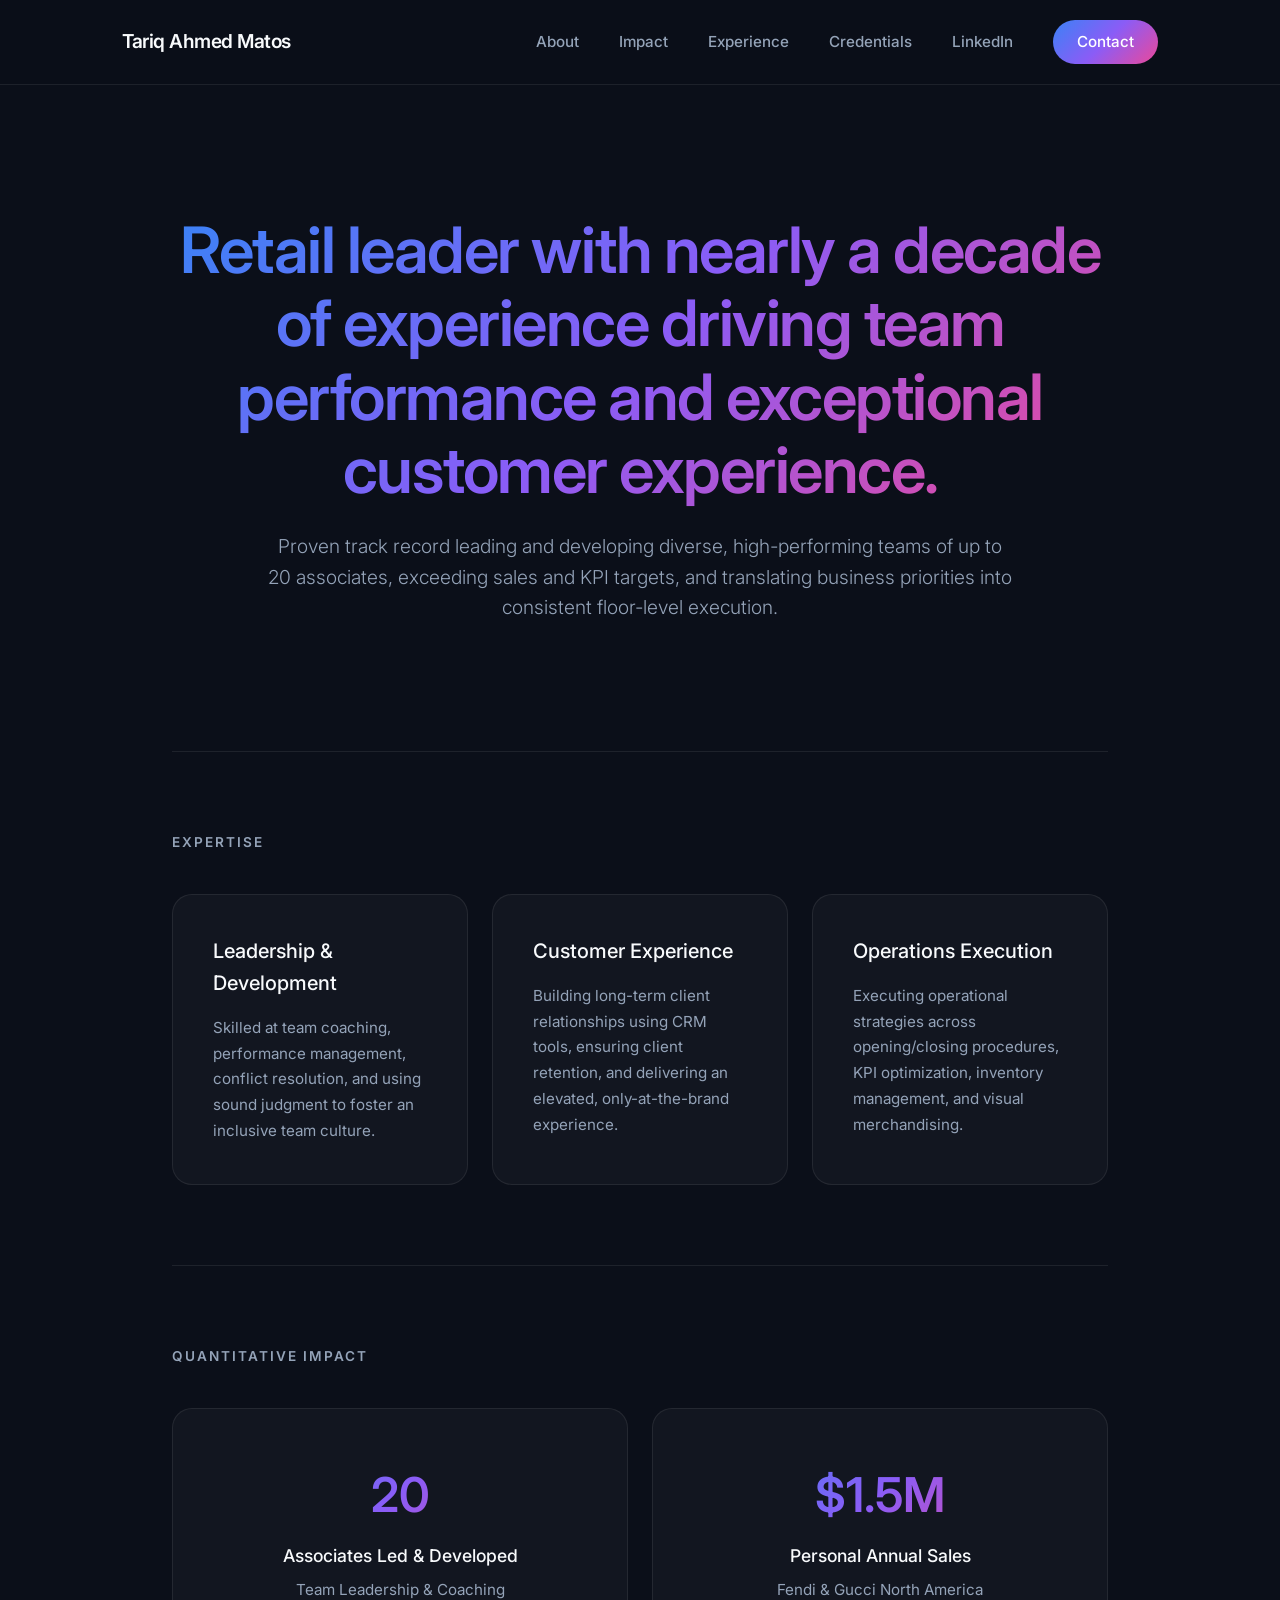
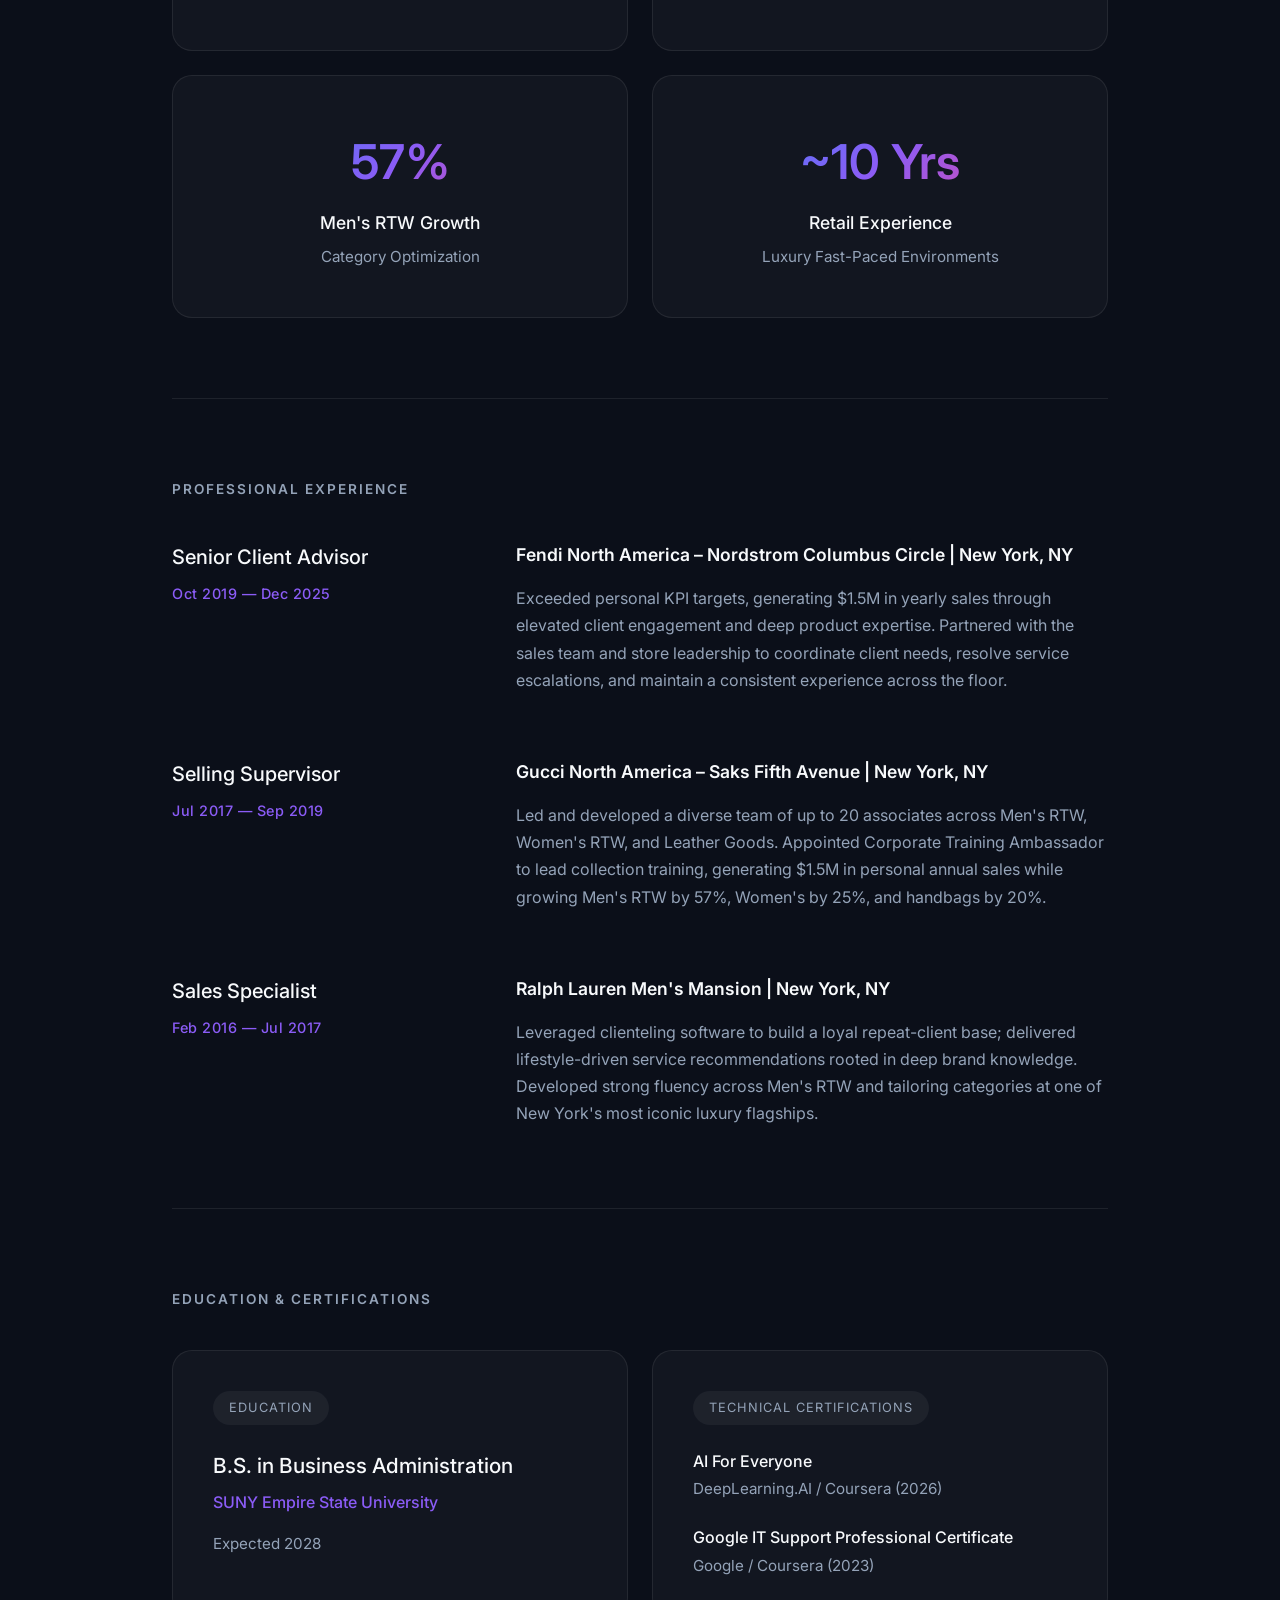
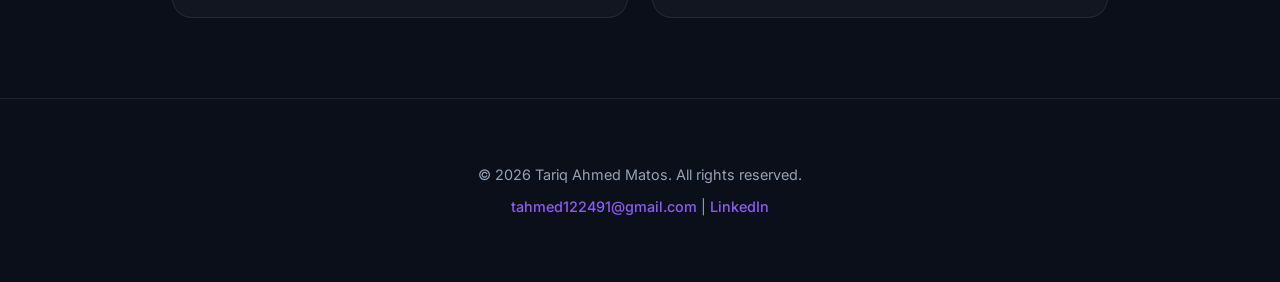
==== commit 9cece176: "Update index.html" ====
--- a/index.html
+++ b/index.html
@@ -31,9 +31,9 @@
         
         <!-- Hero Section -->
         <section id="about" class="hero-section">
-            <h1 class="hero-title">Sales professional with nearly a decade of experience and $2.2M+ in individual annual sales.</h1>
+            <h1 class="hero-title">Retail leader with nearly a decade of experience driving team performance and exceptional customer experience.</h1>
             <p class="hero-subtitle">
-                Delivering an outstanding customer service experience in fast-paced, dynamic retail environments. A collaborative professional recognized for dependable attendance, effective communication, and comfort with digital tools and point-of-sale systems.
+                Proven track record leading and developing diverse, high-performing teams of up to 20 associates, exceeding sales and KPI targets, and translating business priorities into consistent floor-level execution.
             </p>
         </section>
 
@@ -44,16 +44,16 @@
             <div class="section-label">Expertise</div>
             <div class="skills-grid">
                 <div class="skill-card">
-                    <h3>Customer Service & Conversion</h3>
-                    <p>Skilled at identifying customer needs, customizing recommendations, and turning first-time shoppers into loyal, repeat owners.</p>
+                    <h3>Leadership & Development</h3>
+                    <p>Skilled at team coaching, performance management, conflict resolution, and using sound judgment to foster an inclusive team culture.</p>
                 </div>
                 <div class="skill-card">
-                    <h3>Consumer Tech & Troubleshooting</h3>
-                    <p>Highly comfortable with consumer technology, digital retail tools, and handling hardware and software troubleshooting.</p>
+                    <h3>Customer Experience</h3>
+                    <p>Building long-term client relationships using CRM tools, ensuring client retention, and delivering an elevated, only-at-the-brand experience.</p>
                 </div>
                 <div class="skill-card">
-                    <h3>Team Collaboration & Leadership</h3>
-                    <p>Fostering an inclusive environment through shared responsibility, accountability, and effective verbal and written communication.</p>
+                    <h3>Operations Execution</h3>
+                    <p>Executing operational strategies across opening/closing procedures, KPI optimization, inventory management, and visual merchandising.</p>
                 </div>
             </div>
         </section>
@@ -65,24 +65,24 @@
             <div class="section-label">Quantitative Impact</div>
             <div class="credentials-container" style="text-align: center;">
                 <div class="cred-block" style="padding: 3rem 2rem;">
-                    <h3 style="font-size: 3rem; font-weight: 600; background: var(--accent-gradient); -webkit-background-clip: text; -webkit-text-fill-color: transparent; margin-bottom: 0.5rem;">$2.2M</h3>
-                    <p style="font-weight: 500; font-size: 1.1rem; color: var(--text-main); margin-bottom: 0.5rem;">Annual Sales Generation</p>
-                    <p class="academic-meta">Fendi North America</p>
+                    <h3 style="font-size: 3rem; font-weight: 600; background: var(--accent-gradient); -webkit-background-clip: text; -webkit-text-fill-color: transparent; margin-bottom: 0.5rem;">20</h3>
+                    <p style="font-weight: 500; font-size: 1.1rem; color: var(--text-main); margin-bottom: 0.5rem;">Associates Led & Developed</p>
+                    <p class="academic-meta">Team Leadership & Coaching</p>
                 </div>
                 <div class="cred-block" style="padding: 3rem 2rem;">
                     <h3 style="font-size: 3rem; font-weight: 600; background: var(--accent-gradient); -webkit-background-clip: text; -webkit-text-fill-color: transparent; margin-bottom: 0.5rem;">$1.5M</h3>
-                    <p style="font-weight: 500; font-size: 1.1rem; color: var(--text-main); margin-bottom: 0.5rem;">Personal Sales Volume</p>
-                    <p class="academic-meta">Gucci (Saks Fifth Ave Flagship)</p>
+                    <p style="font-weight: 500; font-size: 1.1rem; color: var(--text-main); margin-bottom: 0.5rem;">Personal Annual Sales</p>
+                    <p class="academic-meta">Fendi & Gucci North America</p>
+                </div>
+                <div class="cred-block" style="padding: 3rem 2rem;">
+                    <h3 style="font-size: 3rem; font-weight: 600; background: var(--accent-gradient); -webkit-background-clip: text; -webkit-text-fill-color: transparent; margin-bottom: 0.5rem;">57%</h3>
+                    <p style="font-weight: 500; font-size: 1.1rem; color: var(--text-main); margin-bottom: 0.5rem;">Men's RTW Growth</p>
+                    <p class="academic-meta">Category Optimization</p>
                 </div>
                 <div class="cred-block" style="padding: 3rem 2rem;">
                     <h3 style="font-size: 3rem; font-weight: 600; background: var(--accent-gradient); -webkit-background-clip: text; -webkit-text-fill-color: transparent; margin-bottom: 0.5rem;">~10 Yrs</h3>
-                    <p style="font-weight: 500; font-size: 1.1rem; color: var(--text-main); margin-bottom: 0.5rem;">Luxury Retail Experience</p>
-                    <p class="academic-meta">Clienteling & Operations</p>
-                </div>
-                <div class="cred-block" style="padding: 3rem 2rem;">
-                    <h3 style="font-size: 3rem; font-weight: 600; background: var(--accent-gradient); -webkit-background-clip: text; -webkit-text-fill-color: transparent; margin-bottom: 0.5rem;">3.8</h3>
-                    <p style="font-weight: 500; font-size: 1.1rem; color: var(--text-main); margin-bottom: 0.5rem;">Academic GPA</p>
-                    <p class="academic-meta">B.S. Business Administration</p>
+                    <p style="font-weight: 500; font-size: 1.1rem; color: var(--text-main); margin-bottom: 0.5rem;">Retail Experience</p>
+                    <p class="academic-meta">Luxury Fast-Paced Environments</p>
                 </div>
             </div>
         </section>
@@ -96,12 +96,12 @@
                 
                 <div class="timeline-item">
                     <div class="time-meta">
-                        <h4>Sales Specialist</h4>
+                        <h4>Senior Client Advisor</h4>
                         <span class="date-range">Oct 2019 — Dec 2025</span>
                     </div>
                     <div class="time-content">
-                        <p class="role-location">Fendi North America | New York, NY</p>
-                        <p>Generated $2.2M in yearly sales in a fast-paced, dynamic environment through a highly proactive, customer-centric outreach strategy. Built long-term client relationships and repeat business by pairing attentive, in-person service with digital tools that tracked customer preferences.</p>
+                        <p class="role-location">Fendi North America – Nordstrom Columbus Circle | New York, NY</p>
+                        <p>Exceeded personal KPI targets, generating $1.5M in yearly sales through elevated client engagement and deep product expertise. Partnered with the sales team and store leadership to coordinate client needs, resolve service escalations, and maintain a consistent experience across the floor.</p>
                     </div>
                 </div>
 
@@ -111,8 +111,8 @@
                         <span class="date-range">Jul 2017 — Sep 2019</span>
                     </div>
                     <div class="time-content">
-                        <p class="role-location">Gucci North America (Saks Fifth Avenue Flagship) | New York, NY</p>
-                        <p>Generated $1.5M in personal annual sales while serving as a floor-based team leader overseeing high-volume sales zones. Appointed Corporate Training Ambassador by Gucci corporate, delivering real-time coaching to team members on product knowledge and customer connection.</p>
+                        <p class="role-location">Gucci North America – Saks Fifth Avenue | New York, NY</p>
+                        <p>Led and developed a diverse team of up to 20 associates across Men's RTW, Women's RTW, and Leather Goods. Appointed Corporate Training Ambassador to lead collection training, generating $1.5M in personal annual sales while growing Men's RTW by 57%, Women's by 25%, and handbags by 20%.</p>
                     </div>
                 </div>
 
@@ -123,7 +123,7 @@
                     </div>
                     <div class="time-content">
                         <p class="role-location">Ralph Lauren Men's Mansion | New York, NY</p>
-                        <p>Leveraged specialized customer software to build brand loyalty and create a dedicated repeat-customer base. Managed multiple customers simultaneously in a busy flagship environment while upholding core brand values of integrity and excellence.</p>
+                        <p>Leveraged clienteling software to build a loyal repeat-client base; delivered lifestyle-driven service recommendations rooted in deep brand knowledge. Developed strong fluency across Men's RTW and tailoring categories at one of New York's most iconic luxury flagships.</p>
                     </div>
                 </div>
 
@@ -138,20 +138,20 @@
             <div class="credentials-container">
                 <div class="cred-block">
                     <span class="cred-type">Education</span>
-                    <h3>Bachelor of Science in Business Administration</h3>
+                    <h3>B.S. in Business Administration</h3>
                     <p class="institution">SUNY Empire State University</p>
-                    <p class="academic-meta">2025 — Present | <strong>3.8 GPA</strong></p>
+                    <p class="academic-meta">Expected 2028</p>
                 </div>
                 <div class="cred-block">
                     <span class="cred-type">Technical Certifications</span>
                     <ul class="cert-list">
                         <li>
-                            <strong>Google IT Support Professional Certificate</strong>
-                            <span>Developed technical skills to troubleshoot software and hardware issues, configure device settings, and support users across macOS and iOS operating systems.</span>
+                            <strong>AI For Everyone</strong>
+                            <span>DeepLearning.AI / Coursera (2026)</span>
                         </li>
                         <li>
-                            <strong>AI For Everyone</strong>
-                            <span>DeepLearning.AI / Coursera (Jun 2026)</span>
+                            <strong>Google IT Support Professional Certificate</strong>
+                            <span>Google / Coursera (2023)</span>
                         </li>
                     </ul>
                 </div>
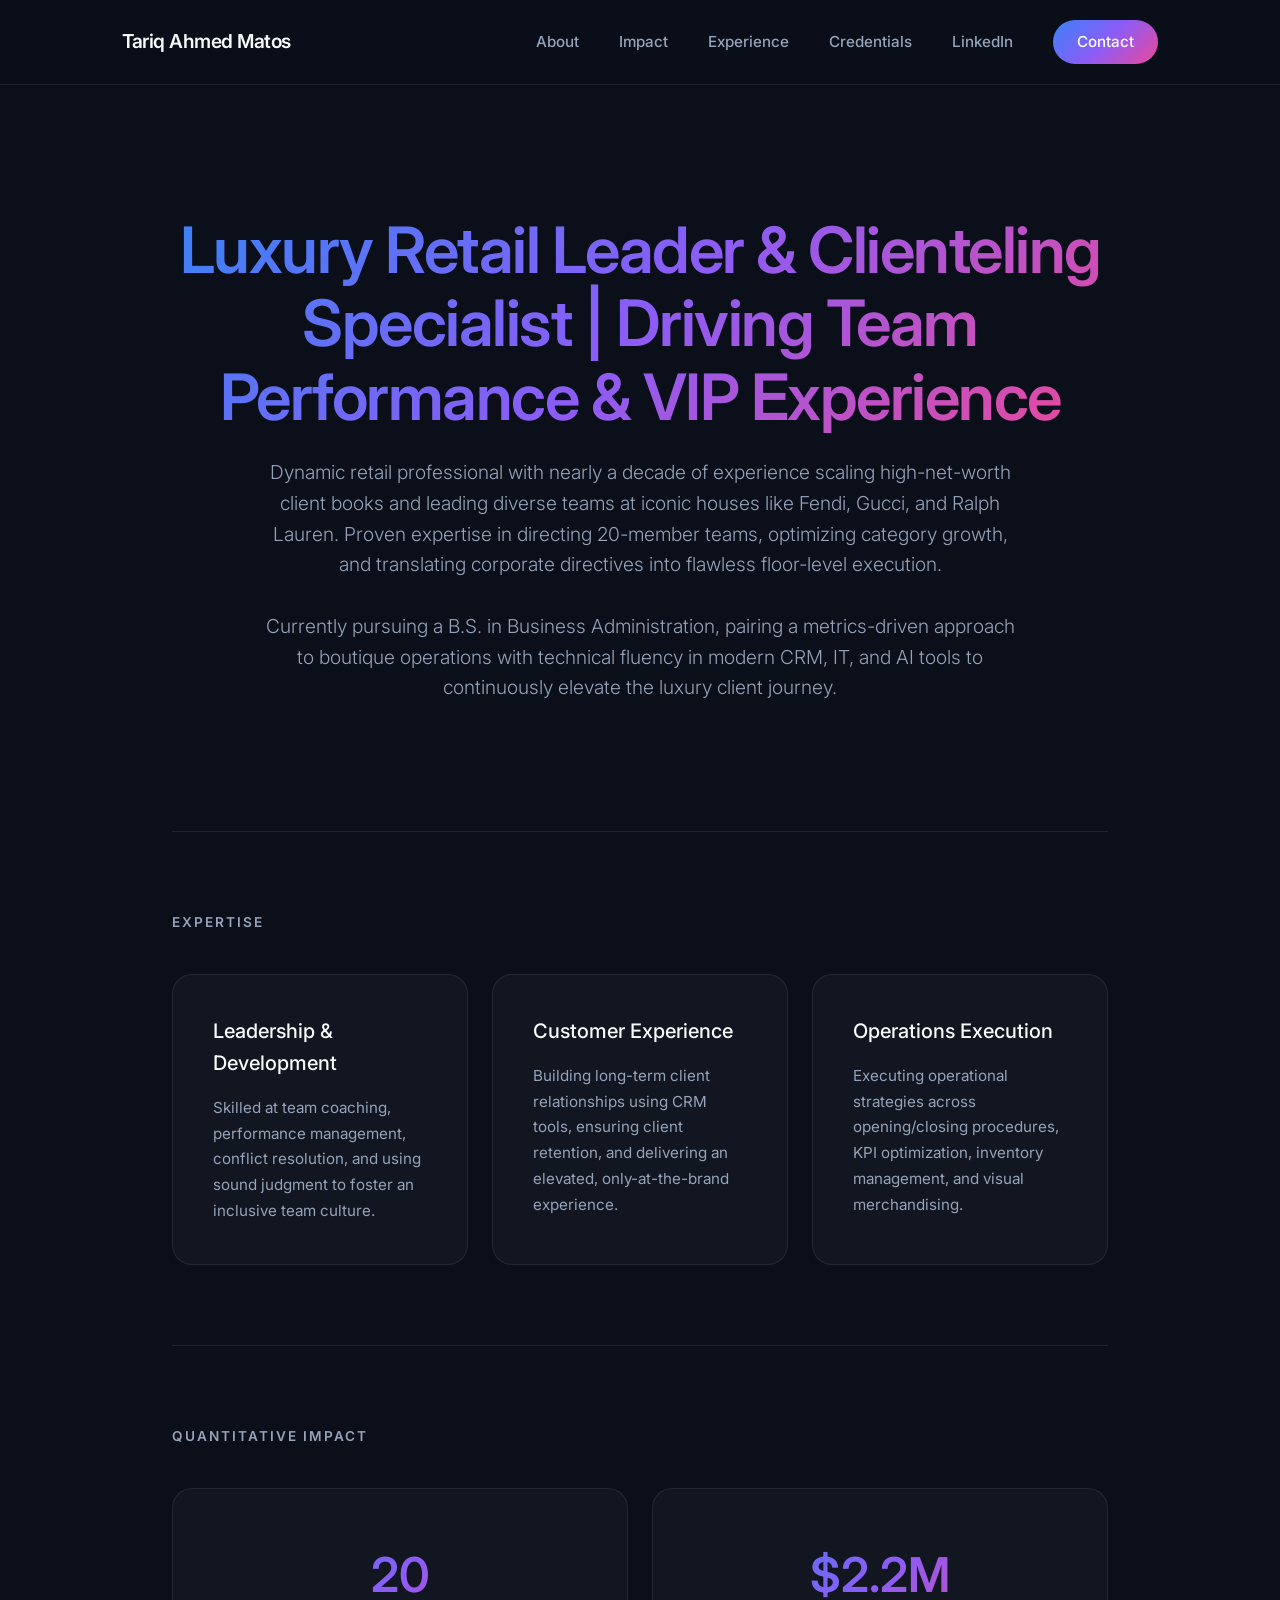
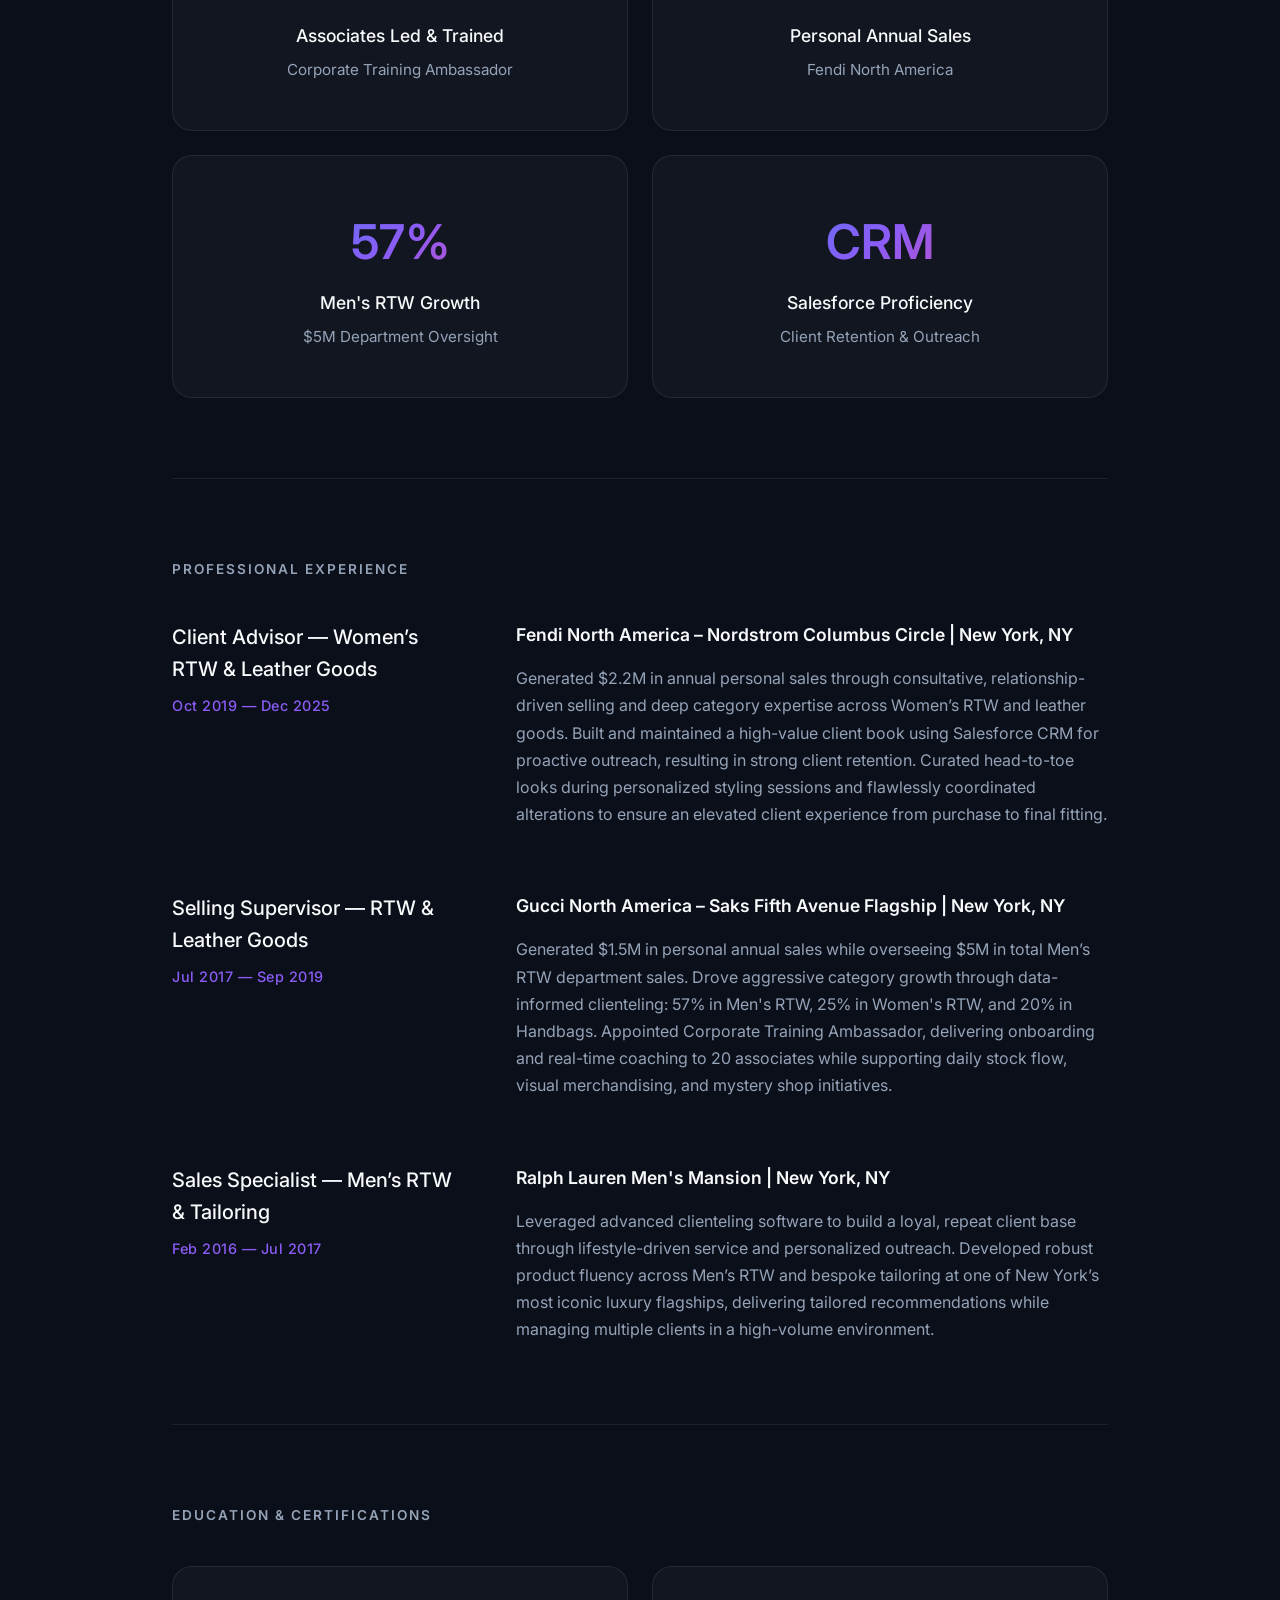
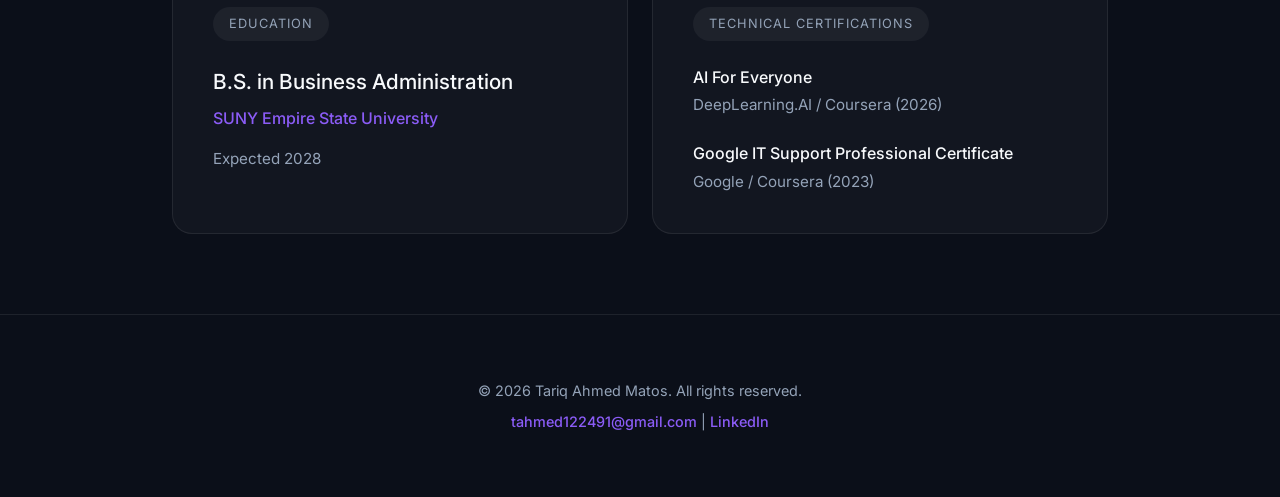
==== commit 7efae5a3: "Update index.html" ====
--- a/index.html
+++ b/index.html
@@ -5,10 +5,10 @@
     <meta name="viewport" content="width=device-width, initial-scale=1.0">
     <title>Tariq Ahmed Matos | Professional Portfolio</title>
     <link rel="stylesheet" href="styles.css">
-    <!-- Google Fonts for a clean, premium typographic feel -->
+    <!-- Google Fonts for a clean, premium typographic feel (Added Playfair Display for Luxury Serifs) -->
     <link rel="preconnect" href="https://fonts.googleapis.com">
     <link rel="preconnect" href="https://fonts.gstatic.com" crossorigin>
-    <link href="https://fonts.googleapis.com/css2?family=Inter:wght@300;400;500;600&display=swap" rel="stylesheet">
+    <link href="https://fonts.googleapis.com/css2?family=Inter:wght@300;400;500;600&family=Playfair+Display:wght@400;500;600;700&display=swap" rel="stylesheet">
 </head>
 <body>
 
@@ -31,9 +31,11 @@
         
         <!-- Hero Section -->
         <section id="about" class="hero-section">
-            <h1 class="hero-title">Retail leader with nearly a decade of experience driving team performance and exceptional customer experience.</h1>
+            <h1 class="hero-title">Luxury Retail Leader & Clienteling Specialist | Driving Team Performance & VIP Experience</h1>
             <p class="hero-subtitle">
-                Proven track record leading and developing diverse, high-performing teams of up to 20 associates, exceeding sales and KPI targets, and translating business priorities into consistent floor-level execution.
+                Dynamic retail professional with nearly a decade of experience scaling high-net-worth client books and leading diverse teams at iconic houses like Fendi, Gucci, and Ralph Lauren. Proven expertise in directing 20-member teams, optimizing category growth, and translating corporate directives into flawless floor-level execution.
+                <br><br>
+                Currently pursuing a B.S. in Business Administration, pairing a metrics-driven approach to boutique operations with technical fluency in modern CRM, IT, and AI tools to continuously elevate the luxury client journey.
             </p>
         </section>
 
@@ -66,23 +68,23 @@
             <div class="credentials-container" style="text-align: center;">
                 <div class="cred-block" style="padding: 3rem 2rem;">
                     <h3 style="font-size: 3rem; font-weight: 600; background: var(--accent-gradient); -webkit-background-clip: text; -webkit-text-fill-color: transparent; margin-bottom: 0.5rem;">20</h3>
-                    <p style="font-weight: 500; font-size: 1.1rem; color: var(--text-main); margin-bottom: 0.5rem;">Associates Led & Developed</p>
-                    <p class="academic-meta">Team Leadership & Coaching</p>
+                    <p style="font-weight: 500; font-size: 1.1rem; color: var(--text-main); margin-bottom: 0.5rem;">Associates Led & Trained</p>
+                    <p class="academic-meta">Corporate Training Ambassador</p>
                 </div>
                 <div class="cred-block" style="padding: 3rem 2rem;">
-                    <h3 style="font-size: 3rem; font-weight: 600; background: var(--accent-gradient); -webkit-background-clip: text; -webkit-text-fill-color: transparent; margin-bottom: 0.5rem;">$1.5M</h3>
+                    <h3 style="font-size: 3rem; font-weight: 600; background: var(--accent-gradient); -webkit-background-clip: text; -webkit-text-fill-color: transparent; margin-bottom: 0.5rem;">$2.2M</h3>
                     <p style="font-weight: 500; font-size: 1.1rem; color: var(--text-main); margin-bottom: 0.5rem;">Personal Annual Sales</p>
-                    <p class="academic-meta">Fendi & Gucci North America</p>
+                    <p class="academic-meta">Fendi North America</p>
                 </div>
                 <div class="cred-block" style="padding: 3rem 2rem;">
                     <h3 style="font-size: 3rem; font-weight: 600; background: var(--accent-gradient); -webkit-background-clip: text; -webkit-text-fill-color: transparent; margin-bottom: 0.5rem;">57%</h3>
                     <p style="font-weight: 500; font-size: 1.1rem; color: var(--text-main); margin-bottom: 0.5rem;">Men's RTW Growth</p>
-                    <p class="academic-meta">Category Optimization</p>
+                    <p class="academic-meta">$5M Department Oversight</p>
                 </div>
                 <div class="cred-block" style="padding: 3rem 2rem;">
-                    <h3 style="font-size: 3rem; font-weight: 600; background: var(--accent-gradient); -webkit-background-clip: text; -webkit-text-fill-color: transparent; margin-bottom: 0.5rem;">~10 Yrs</h3>
-                    <p style="font-weight: 500; font-size: 1.1rem; color: var(--text-main); margin-bottom: 0.5rem;">Retail Experience</p>
-                    <p class="academic-meta">Luxury Fast-Paced Environments</p>
+                    <h3 style="font-size: 3rem; font-weight: 600; background: var(--accent-gradient); -webkit-background-clip: text; -webkit-text-fill-color: transparent; margin-bottom: 0.5rem;">CRM</h3>
+                    <p style="font-weight: 500; font-size: 1.1rem; color: var(--text-main); margin-bottom: 0.5rem;">Salesforce Proficiency</p>
+                    <p class="academic-meta">Client Retention & Outreach</p>
                 </div>
             </div>
         </section>
@@ -96,34 +98,34 @@
                 
                 <div class="timeline-item">
                     <div class="time-meta">
-                        <h4>Senior Client Advisor</h4>
+                        <h4>Client Advisor — Women’s RTW & Leather Goods</h4>
                         <span class="date-range">Oct 2019 — Dec 2025</span>
                     </div>
                     <div class="time-content">
                         <p class="role-location">Fendi North America – Nordstrom Columbus Circle | New York, NY</p>
-                        <p>Exceeded personal KPI targets, generating $1.5M in yearly sales through elevated client engagement and deep product expertise. Partnered with the sales team and store leadership to coordinate client needs, resolve service escalations, and maintain a consistent experience across the floor.</p>
+                        <p>Generated $2.2M in annual personal sales through consultative, relationship-driven selling and deep category expertise across Women’s RTW and leather goods. Built and maintained a high-value client book using Salesforce CRM for proactive outreach, resulting in strong client retention. Curated head-to-toe looks during personalized styling sessions and flawlessly coordinated alterations to ensure an elevated client experience from purchase to final fitting.</p>
                     </div>
                 </div>
 
                 <div class="timeline-item">
                     <div class="time-meta">
-                        <h4>Selling Supervisor</h4>
+                        <h4>Selling Supervisor — RTW & Leather Goods</h4>
                         <span class="date-range">Jul 2017 — Sep 2019</span>
                     </div>
                     <div class="time-content">
-                        <p class="role-location">Gucci North America – Saks Fifth Avenue | New York, NY</p>
-                        <p>Led and developed a diverse team of up to 20 associates across Men's RTW, Women's RTW, and Leather Goods. Appointed Corporate Training Ambassador to lead collection training, generating $1.5M in personal annual sales while growing Men's RTW by 57%, Women's by 25%, and handbags by 20%.</p>
+                        <p class="role-location">Gucci North America – Saks Fifth Avenue Flagship | New York, NY</p>
+                        <p>Generated $1.5M in personal annual sales while overseeing $5M in total Men’s RTW department sales. Drove aggressive category growth through data-informed clienteling: 57% in Men's RTW, 25% in Women's RTW, and 20% in Handbags. Appointed Corporate Training Ambassador, delivering onboarding and real-time coaching to 20 associates while supporting daily stock flow, visual merchandising, and mystery shop initiatives.</p>
                     </div>
                 </div>
 
                 <div class="timeline-item">
                     <div class="time-meta">
-                        <h4>Sales Specialist</h4>
+                        <h4>Sales Specialist — Men’s RTW & Tailoring</h4>
                         <span class="date-range">Feb 2016 — Jul 2017</span>
                     </div>
                     <div class="time-content">
                         <p class="role-location">Ralph Lauren Men's Mansion | New York, NY</p>
-                        <p>Leveraged clienteling software to build a loyal repeat-client base; delivered lifestyle-driven service recommendations rooted in deep brand knowledge. Developed strong fluency across Men's RTW and tailoring categories at one of New York's most iconic luxury flagships.</p>
+                        <p>Leveraged advanced clienteling software to build a loyal, repeat client base through lifestyle-driven service and personalized outreach. Developed robust product fluency across Men’s RTW and bespoke tailoring at one of New York’s most iconic luxury flagships, delivering tailored recommendations while managing multiple clients in a high-volume environment.</p>
                     </div>
                 </div>
 
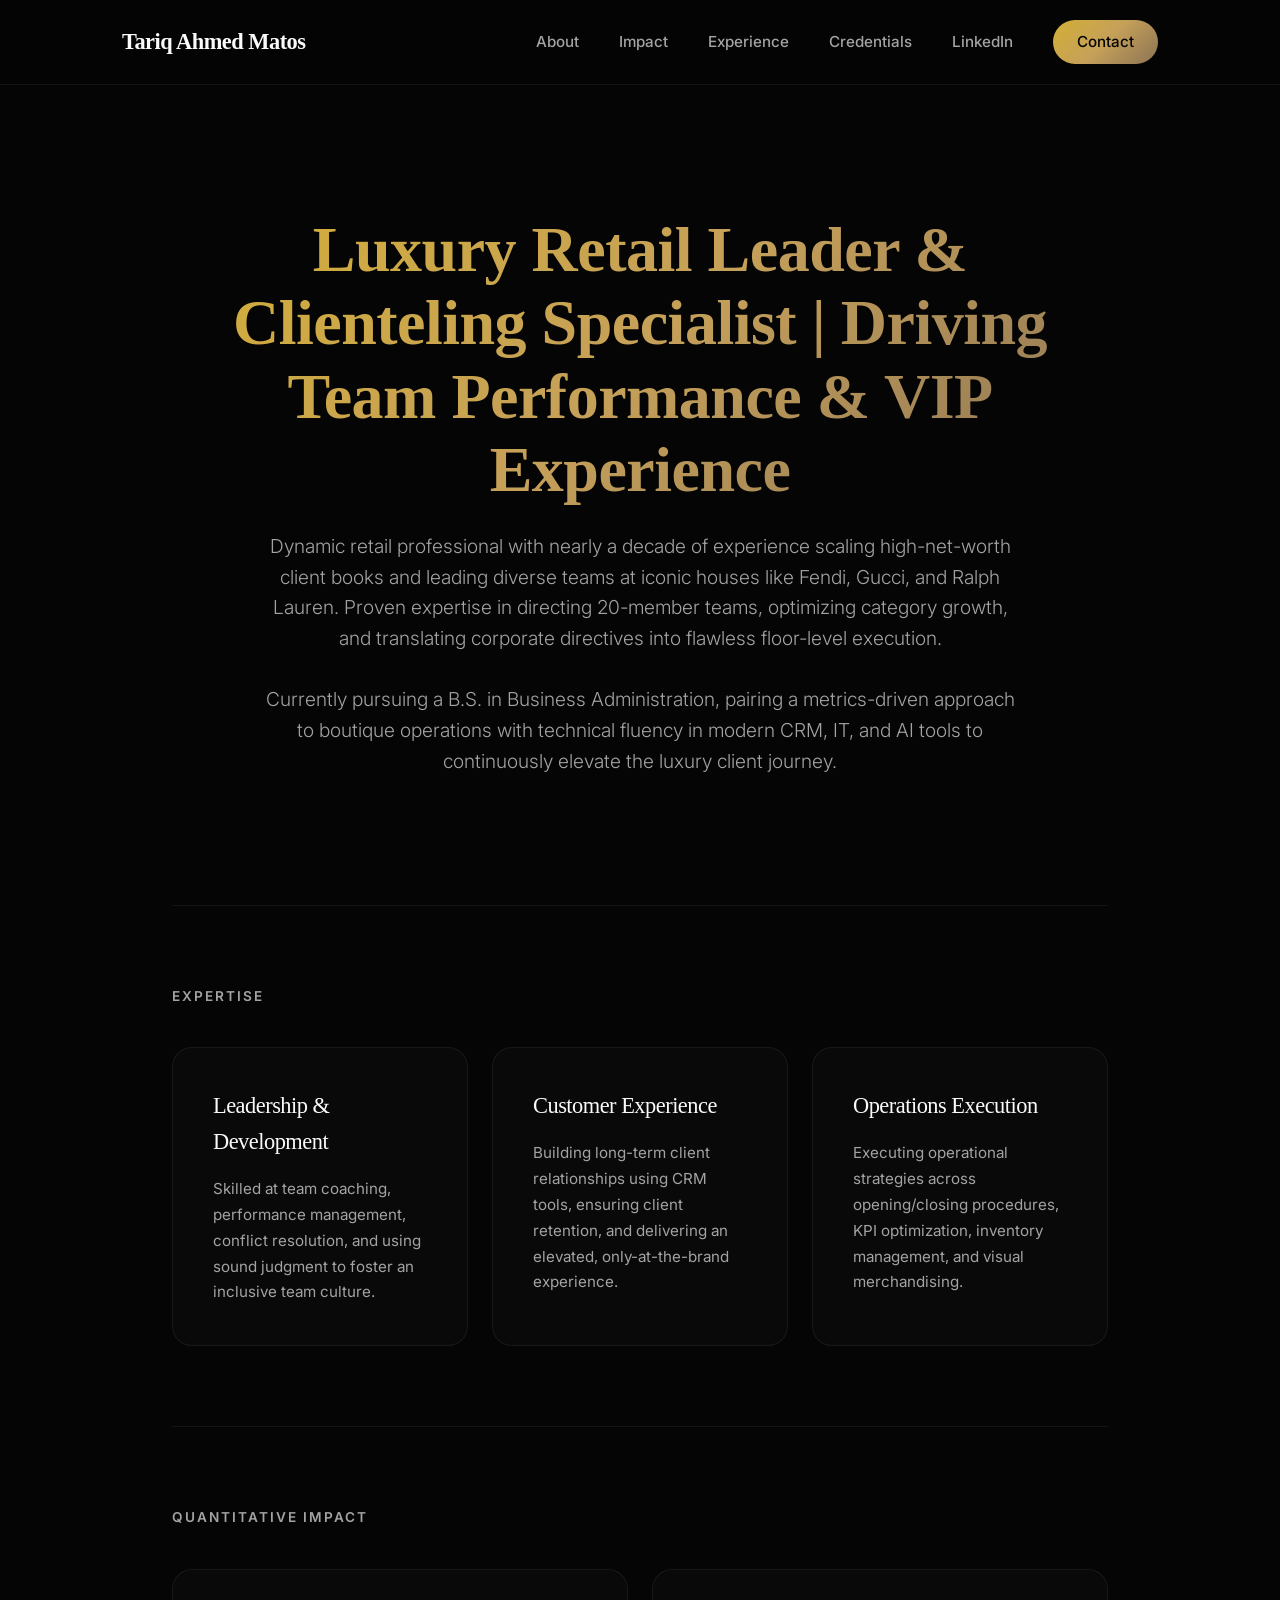
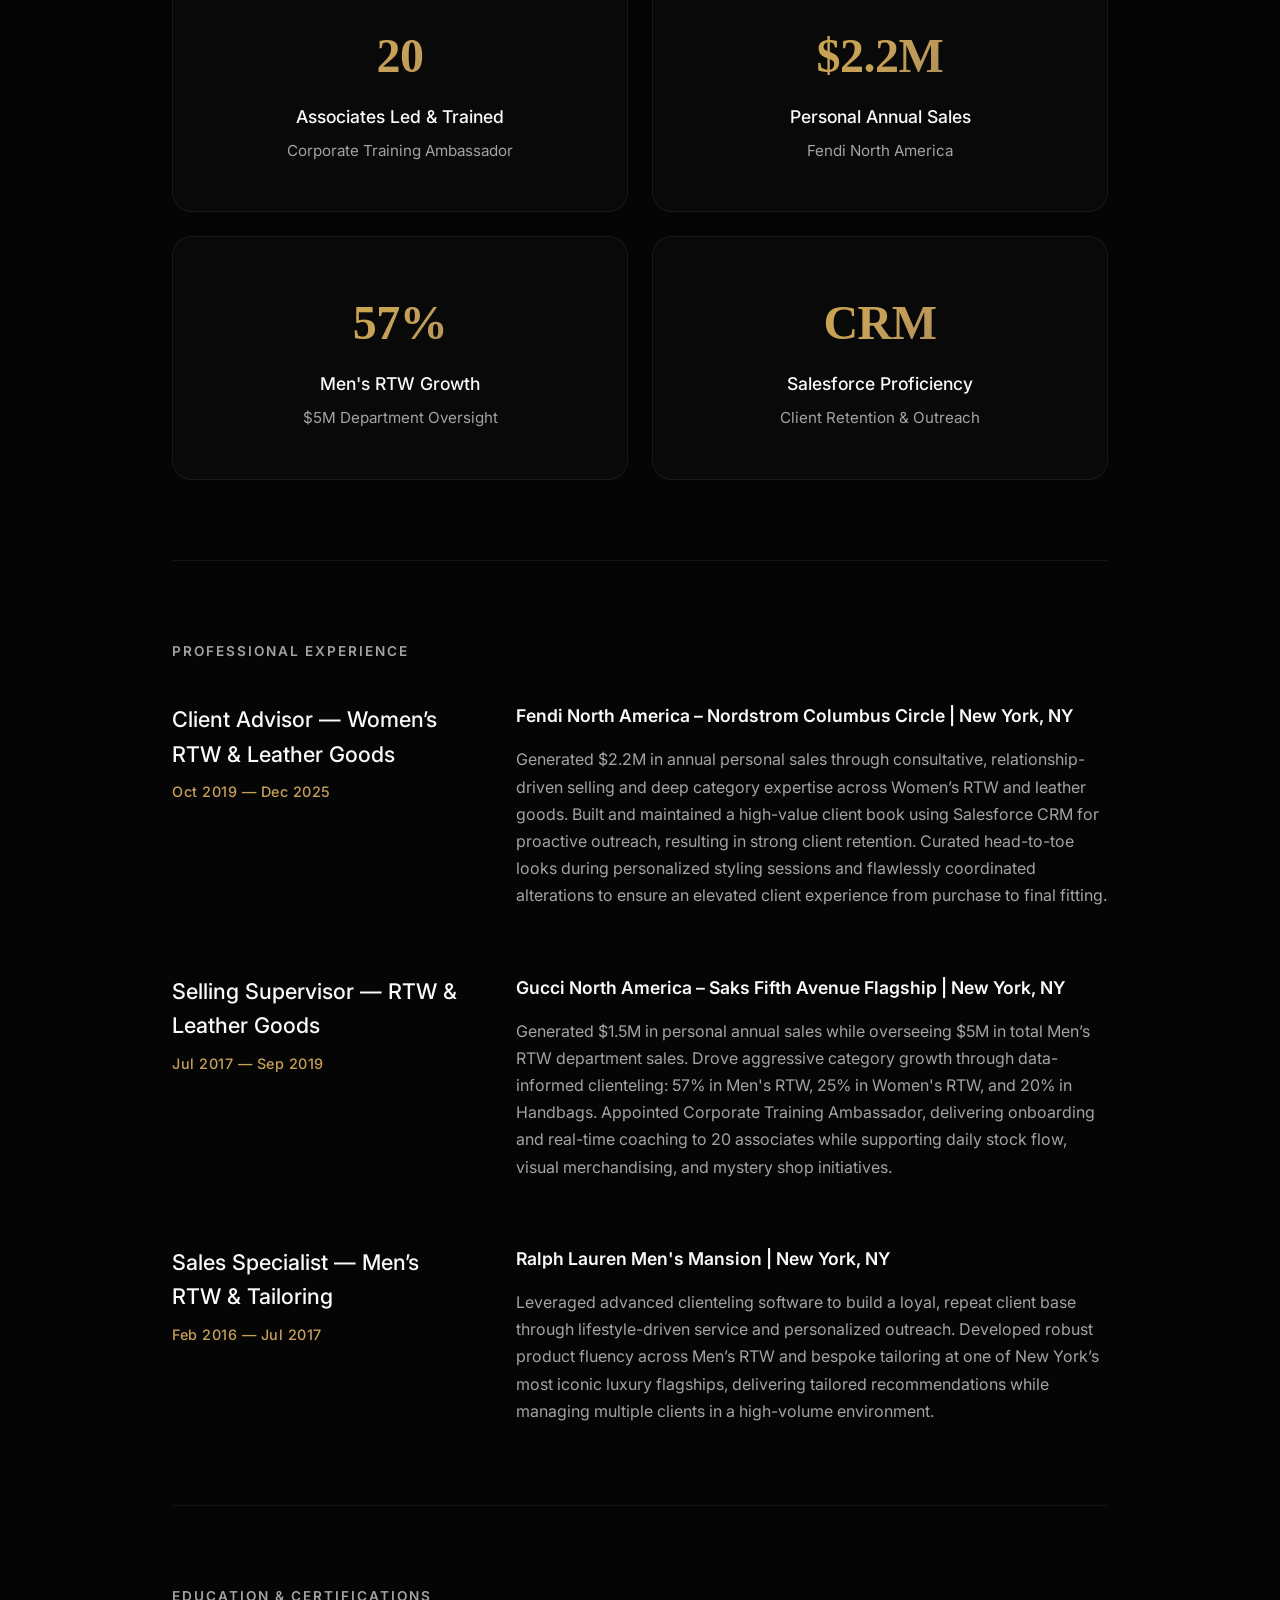
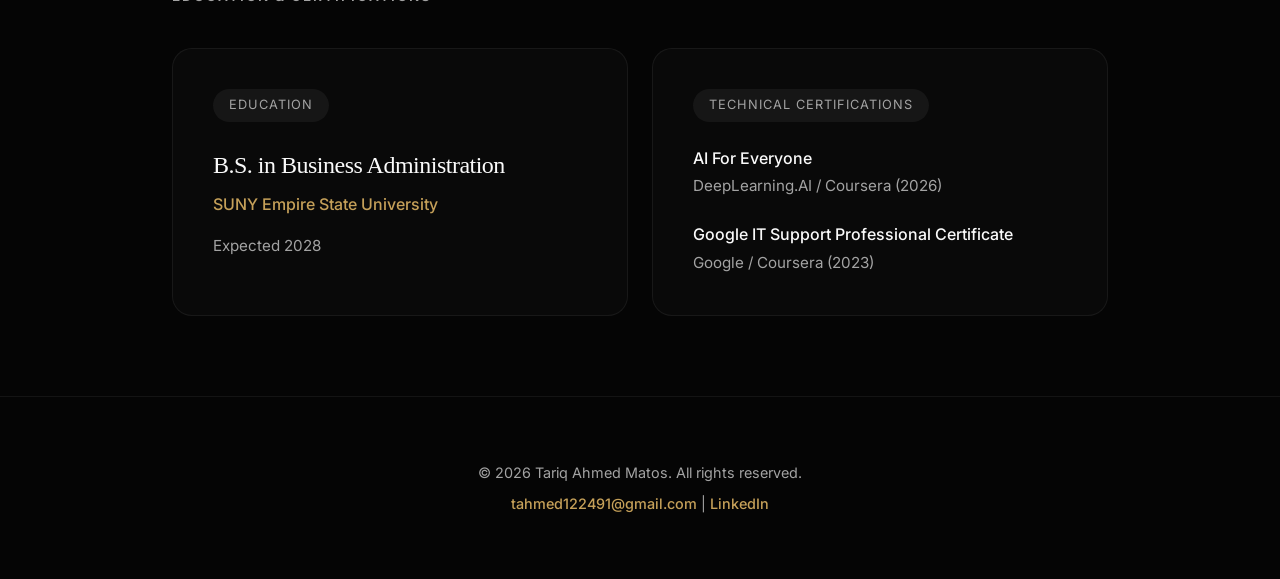
==== commit ad5f917d: "Update index.html" ====
--- a/index.html
+++ b/index.html
@@ -22,7 +22,8 @@
                 <a href="#experience">Experience</a>
                 <a href="#credentials">Credentials</a>
                 <a href="https://www.linkedin.com/in/tariq-ahmed-86a11294" target="_blank">LinkedIn</a>
-                <a href="mailto:tahmed122491@gmail.com" class="btn-contact">Contact</a>
+              <a href="mailto:me@tariqahmedmatos.com" class="btn-contact">Contact</a>
+
             </nav>
         </div>
     </header>
--- a/styles.css
+++ b/styles.css
@@ -1,20 +1,20 @@
 /* =========================================
-   CSS Variables & Global Reset
+   CSS Variables & Global Reset (Luxury Edit)
 ========================================= */
 :root {
-    /* Color Palette */
-    --bg-color: #0B0F19; /* Deep modern navy/black */
-    --text-main: #F8FAFC;
-    --text-muted: #94A3B8;
-    
-    /* Vibrant Gradients & Accents */
-    --accent-gradient: linear-gradient(135deg, #3B82F6, #8B5CF6, #EC4899);
-    --accent-solid: #8B5CF6;
+    /* Color Palette - Stark Onyx & Editorial White */
+    --bg-color: #050505; /* True luxury black */
+    --text-main: #FAFAFA;
+    --text-muted: #A3A3A3;
+    
+    /* Subtle Champagne/Bronze Accents */
+    --accent-gradient: linear-gradient(135deg, #D4AF37, #C5A059, #8B7355);
+    --accent-solid: #C5A059;
     
     /* Glassmorphism Borders & Backgrounds */
-    --card-bg: rgba(255, 255, 255, 0.03);
-    --card-border: rgba(255, 255, 255, 0.08);
-    --hover-glow: 0 8px 30px rgba(139, 92, 246, 0.2);
+    --card-bg: rgba(255, 255, 255, 0.02);
+    --card-border: rgba(255, 255, 255, 0.06);
+    --hover-glow: 0 8px 30px rgba(197, 160, 89, 0.15);
 }
 
 * {
@@ -35,6 +35,19 @@
     -webkit-font-smoothing: antialiased;
 }
 
+/* Luxury Serif Typography */
+h1, h2, h3, .logo {
+    font-family: 'Playfair Display', 'Bodoni MT', serif;
+    letter-spacing: -0.5px;
+}
+
+/* Accessibility: Visible Focus States */
+a:focus-visible, button:focus-visible, input:focus-visible {
+    outline: 2px solid var(--accent-solid);
+    outline-offset: 4px;
+    border-radius: 4px;
+}
+
 /* =========================================
    Navigation Header
 ========================================= */
@@ -42,7 +55,7 @@
     position: sticky;
     top: 0;
     z-index: 100;
-    background: rgba(11, 15, 25, 0.75);
+    background: rgba(5, 5, 5, 0.75);
     backdrop-filter: blur(16px);
     -webkit-backdrop-filter: blur(16px);
     border-bottom: 1px solid var(--card-border);
@@ -59,10 +72,9 @@
 
 .logo {
     font-weight: 600;
-    font-size: 1.2rem;
+    font-size: 1.4rem;
     text-decoration: none;
     color: var(--text-main);
-    letter-spacing: -0.5px;
 }
 
 .nav-links {
@@ -87,7 +99,8 @@
     background: var(--accent-gradient);
     padding: 0.6rem 1.5rem;
     border-radius: 50px;
-    color: white !important;
+    color: #050505 !important;
+    font-weight: 600;
     transition: transform 0.3s ease, box-shadow 0.3s ease;
 }
 
@@ -134,7 +147,6 @@
     font-weight: 600;
     line-height: 1.15;
     margin-bottom: 1.5rem;
-    letter-spacing: -1.5px;
     
     /* Vibrant Gradient Text */
     background: var(--accent-gradient);
@@ -169,13 +181,13 @@
 }
 
 .skill-card:hover {
-    transform: translateY(-8px);
-    border-color: rgba(139, 92, 246, 0.5);
-    background: rgba(255, 255, 255, 0.05);
+    transform: translateY(-4px); /* Softened from -8px for subtle motion */
+    border-color: var(--accent-solid);
+    background: rgba(255, 255, 255, 0.04);
 }
 
 .skill-card h3 {
-    font-size: 1.25rem;
+    font-size: 1.4rem;
     font-weight: 500;
     margin-bottom: 1rem;
     color: var(--text-main);
@@ -203,7 +215,7 @@
 }
 
 .time-meta h4 {
-    font-size: 1.25rem;
+    font-size: 1.35rem;
     font-weight: 500;
     margin-bottom: 0.5rem;
     color: var(--text-main);
@@ -217,6 +229,7 @@
 }
 
 .role-location {
+    font-family: 'Inter', sans-serif;
     font-weight: 600;
     margin-bottom: 1rem;
     color: var(--text-main);
@@ -243,11 +256,13 @@
     border: 1px solid var(--card-border);
     border-radius: 20px;
     padding: 2.5rem;
-    transition: border-color 0.3s ease;
+    transition: all 0.4s cubic-bezier(0.175, 0.885, 0.32, 1.275);
 }
 
 .cred-block:hover {
-    border-color: rgba(139, 92, 246, 0.4);
+    transform: translateY(-4px);
+    border-color: var(--accent-solid);
+    background: rgba(255, 255, 255, 0.04);
 }
 
 .cred-type {
@@ -263,7 +278,7 @@
 }
 
 .cred-block h3 {
-    font-size: 1.3rem;
+    font-size: 1.5rem;
     font-weight: 500;
     margin-bottom: 0.5rem;
 }
@@ -275,6 +290,7 @@
 }
 
 .academic-meta {
+    font-family: 'Inter', sans-serif;
     color: var(--text-muted);
     font-size: 0.95rem;
     line-height: 1.6;
@@ -323,7 +339,7 @@
 }
 
 .footer-email:hover {
-    color: #A855F7;
+    color: #FFF;
 }
 
 /* =========================================
@@ -331,7 +347,7 @@
 ========================================= */
 @media (max-width: 768px) {
     .nav-links {
-        display: none; /* In a full build, this would toggle via JS */
+        display: none;
     }
     
     .hero-section {
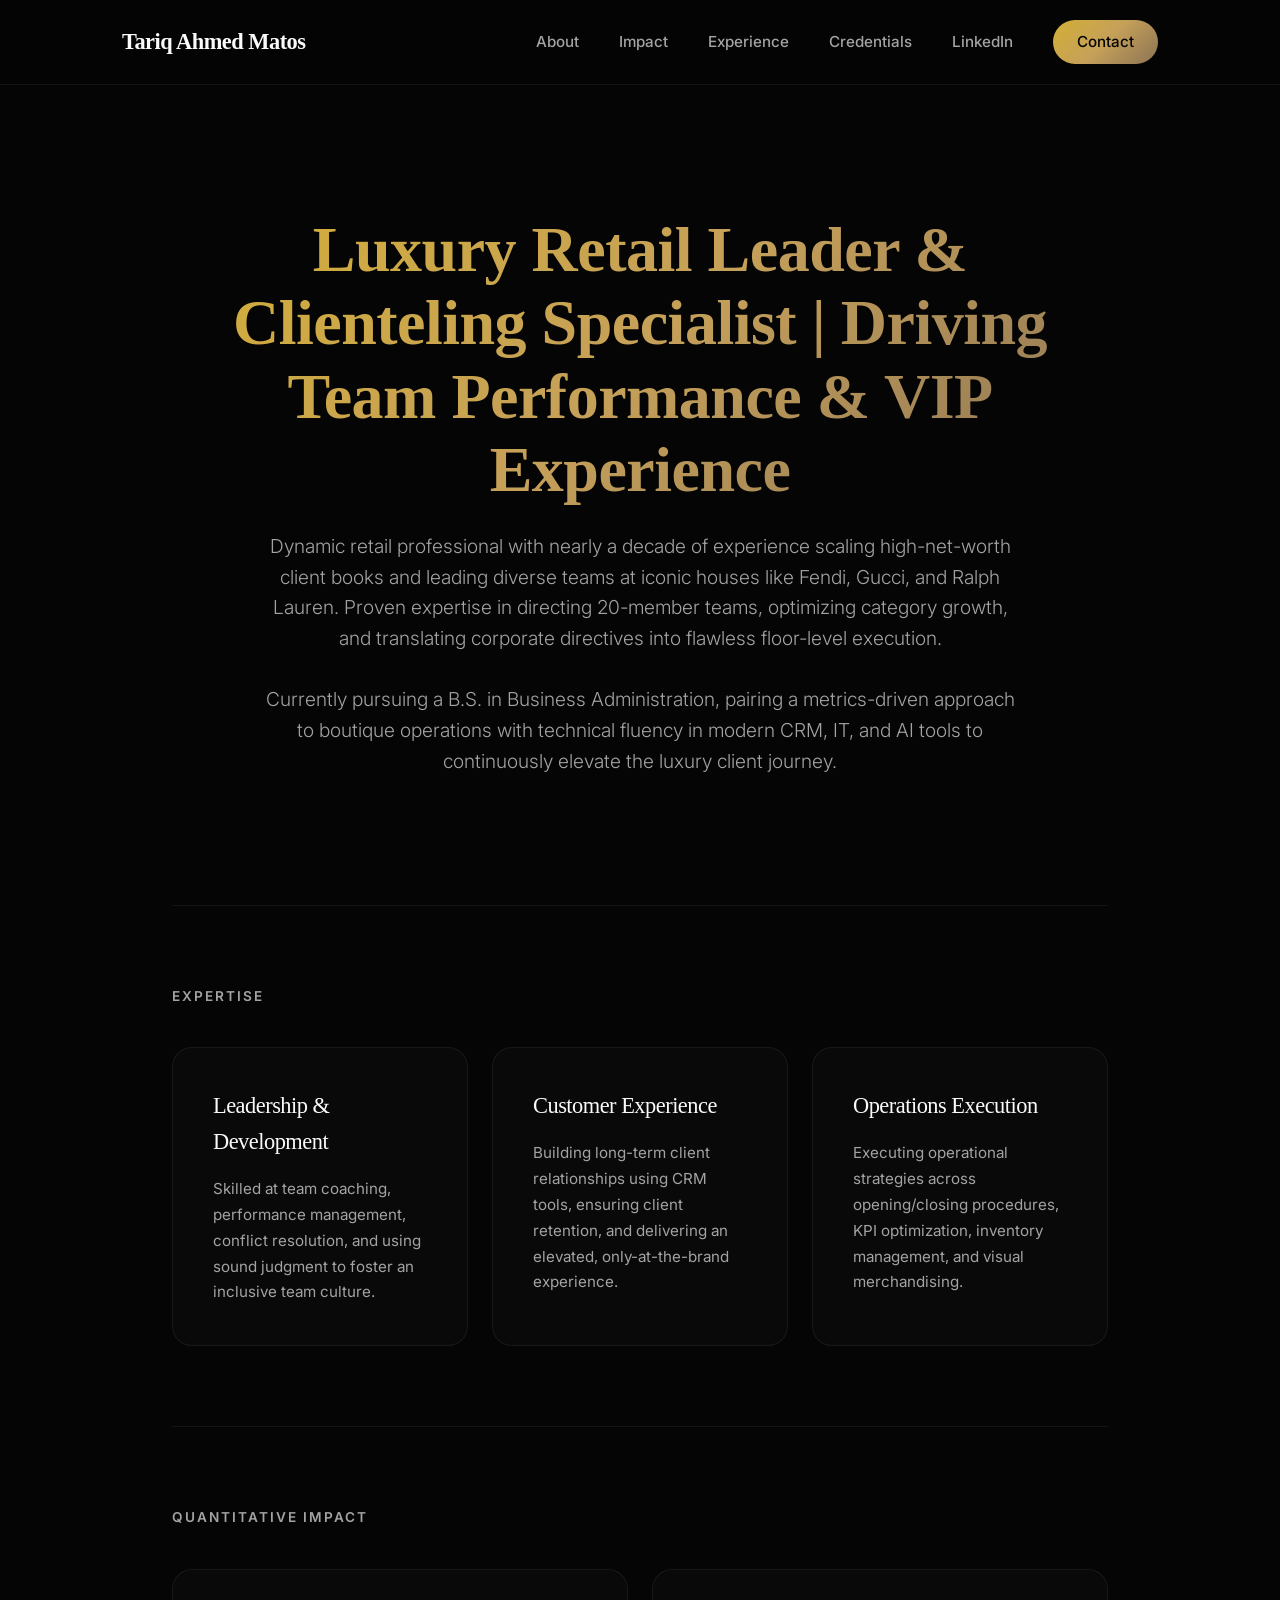
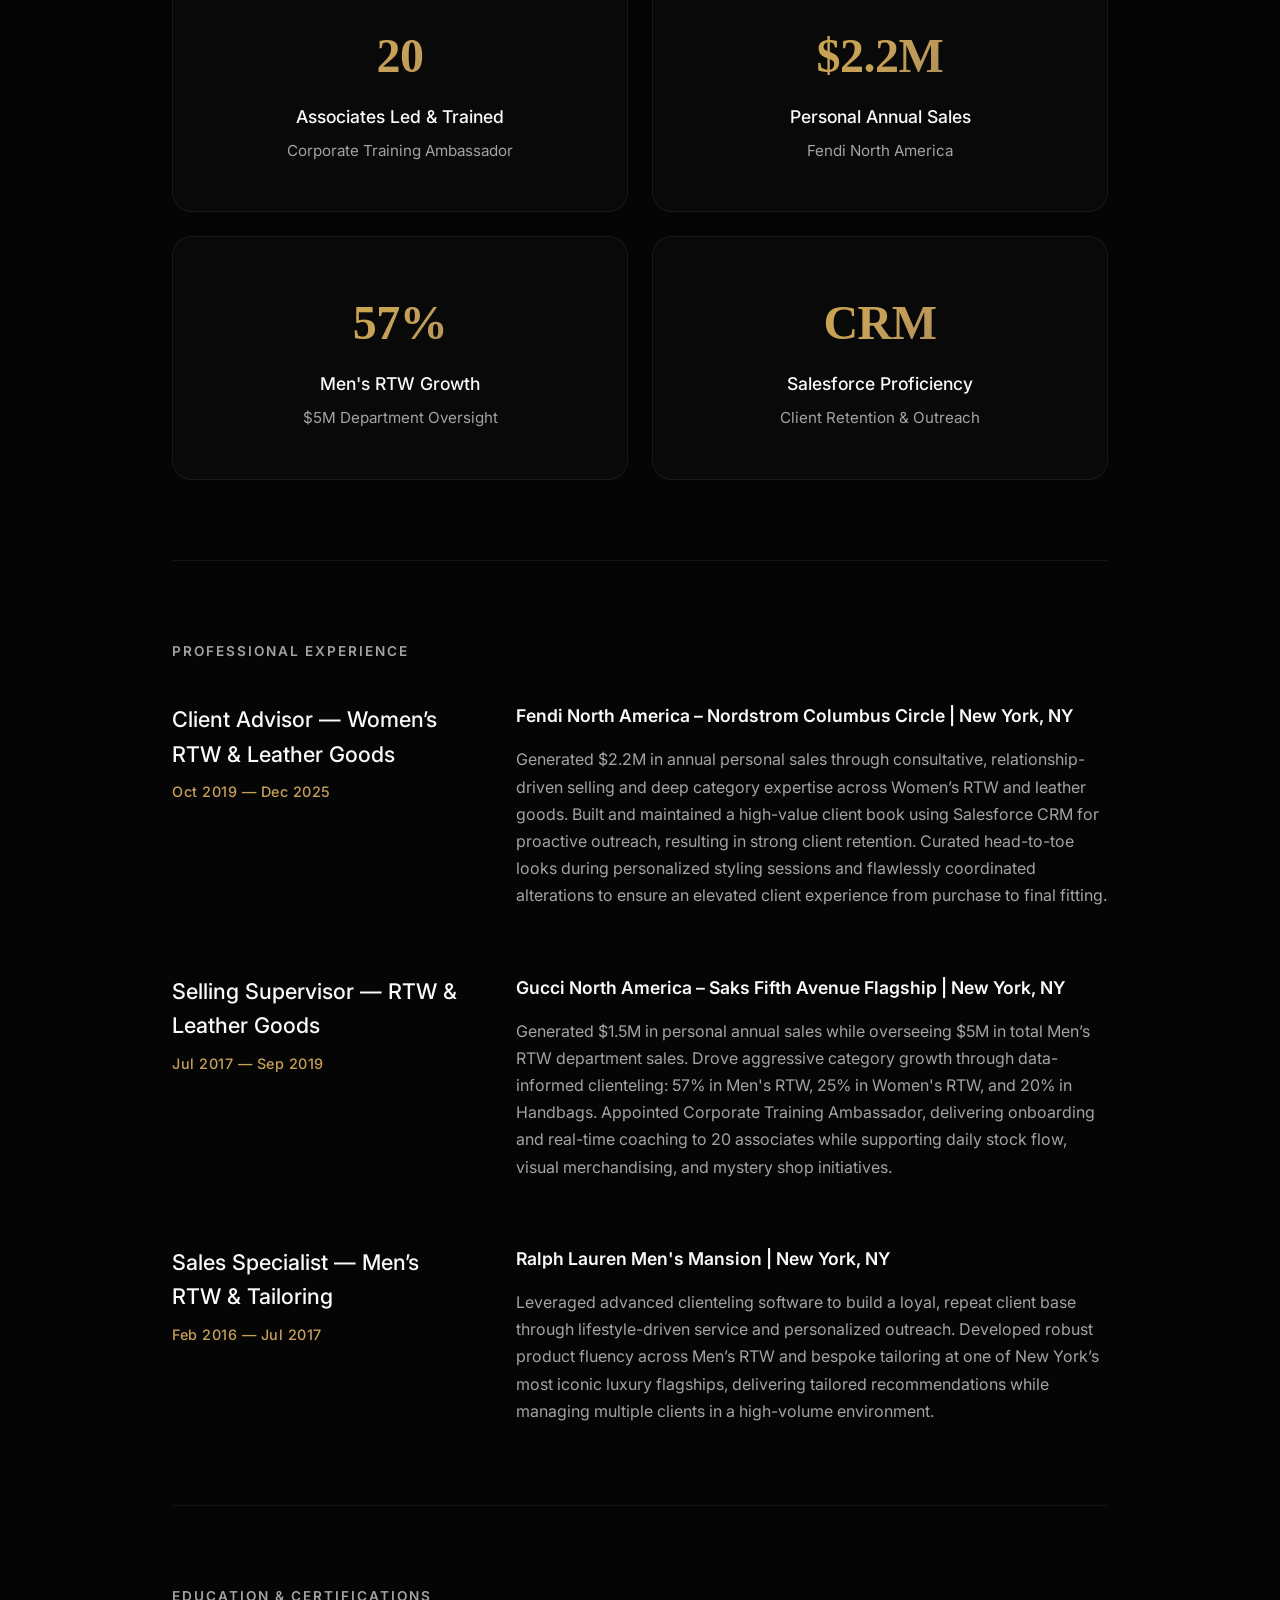
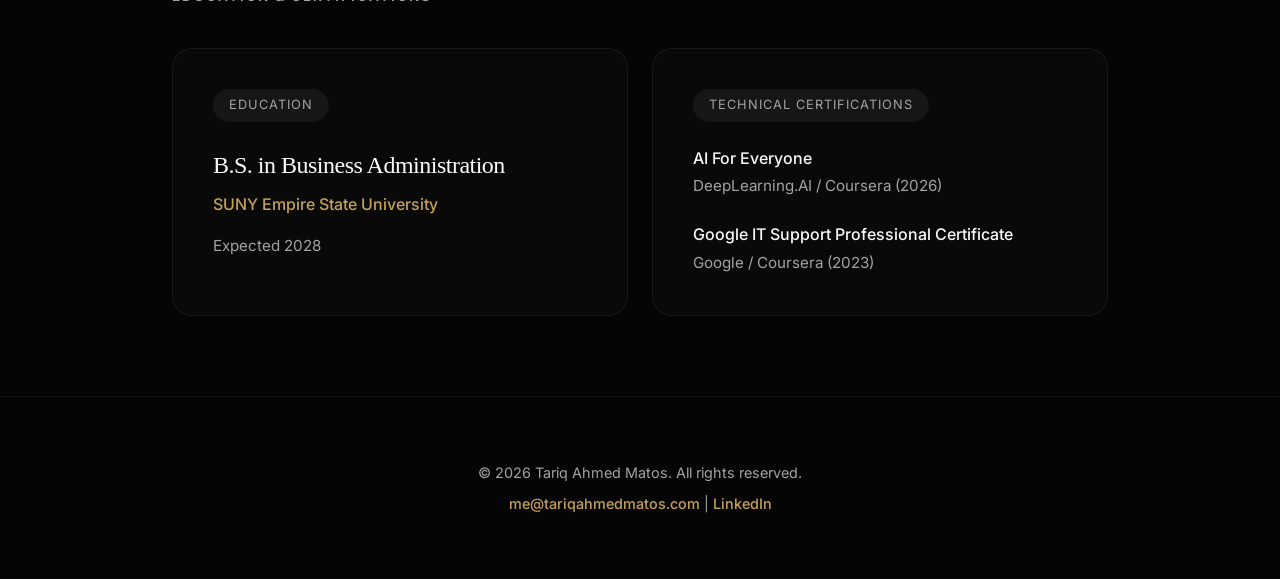
==== commit 06f11cb0: "Update index.html" ====
--- a/index.html
+++ b/index.html
@@ -167,7 +167,8 @@
     <footer class="site-footer">
         <p>&copy; 2026 Tariq Ahmed Matos. All rights reserved.</p>
         <p>
-            <a href="mailto:tahmed122491@gmail.com" class="footer-email">tahmed122491@gmail.com</a> | 
+         <a href="mailto:me@tariqahmedmatos.com" class="footer-email">me@tariqahmedmatos.com</a> | 
+
             <a href="https://www.linkedin.com/in/tariq-ahmed-86a11294" target="_blank" class="footer-email">LinkedIn</a>
         </p>
     </footer>
